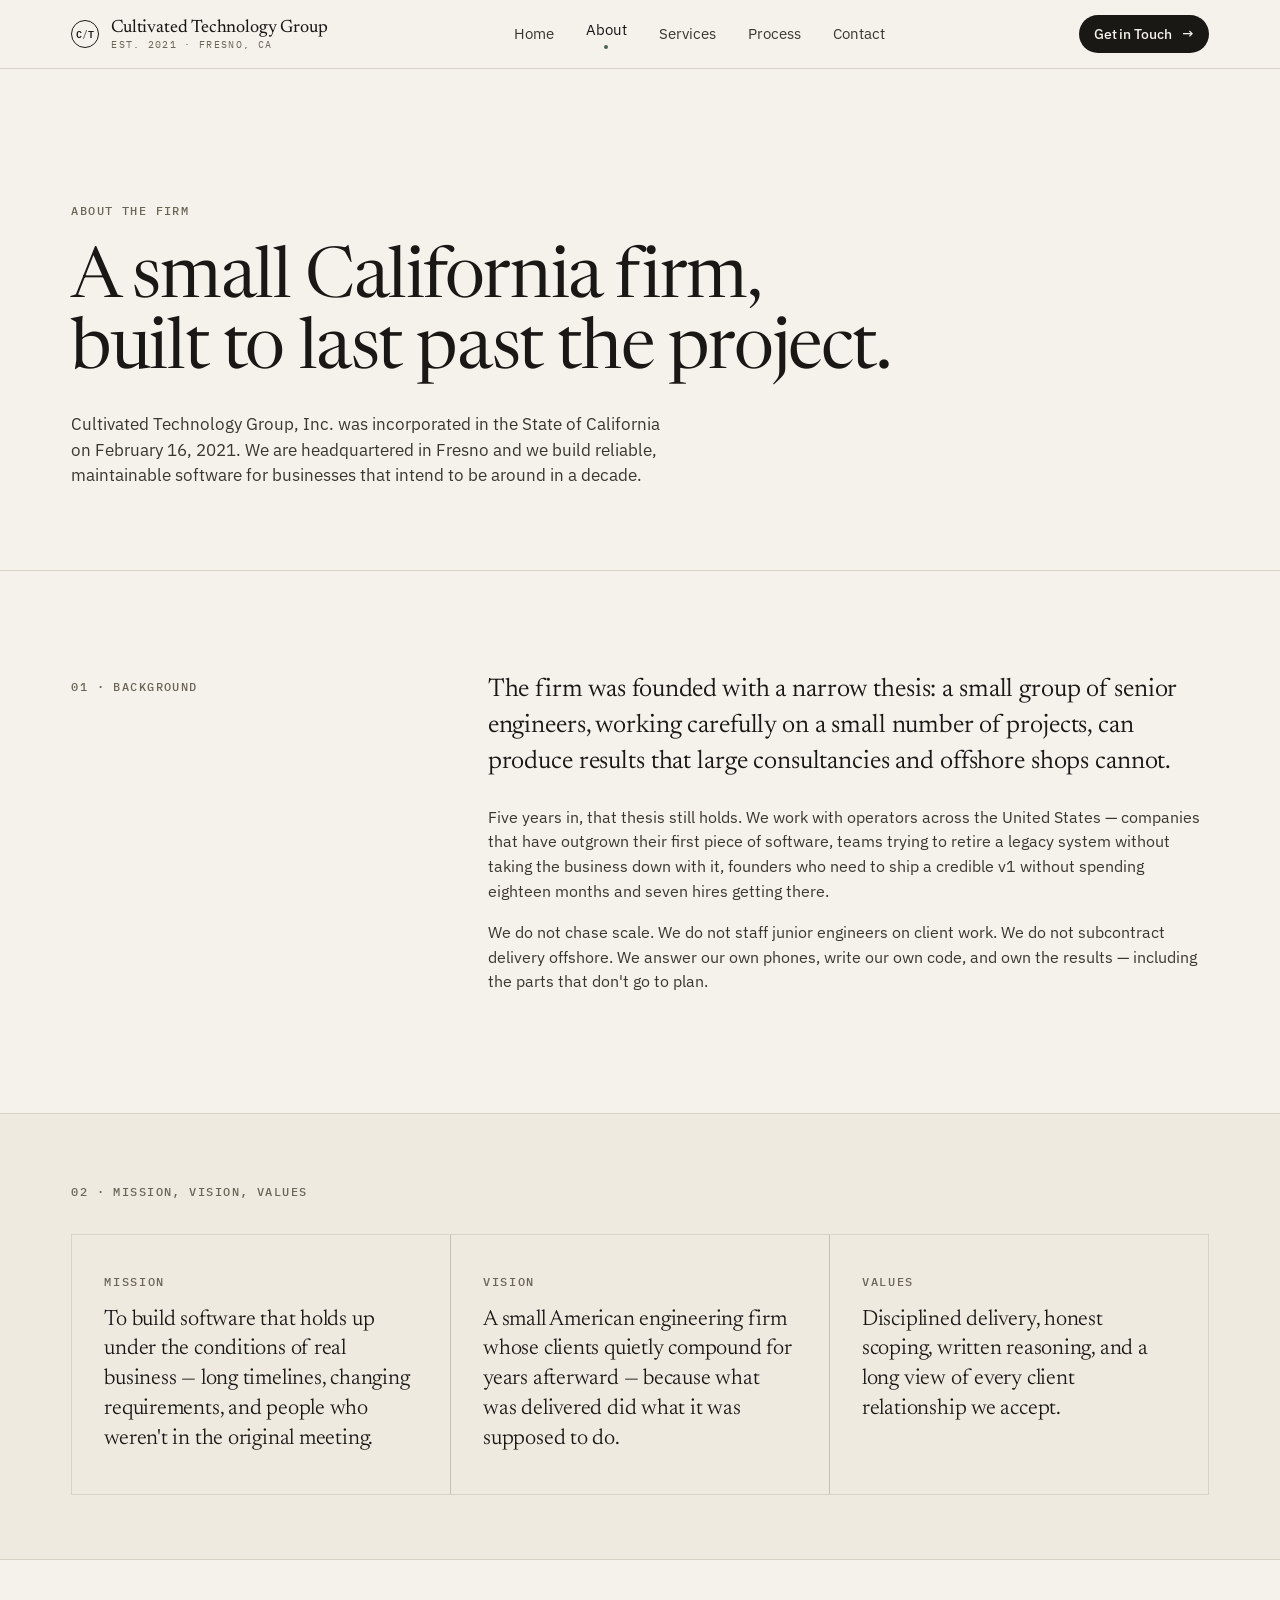
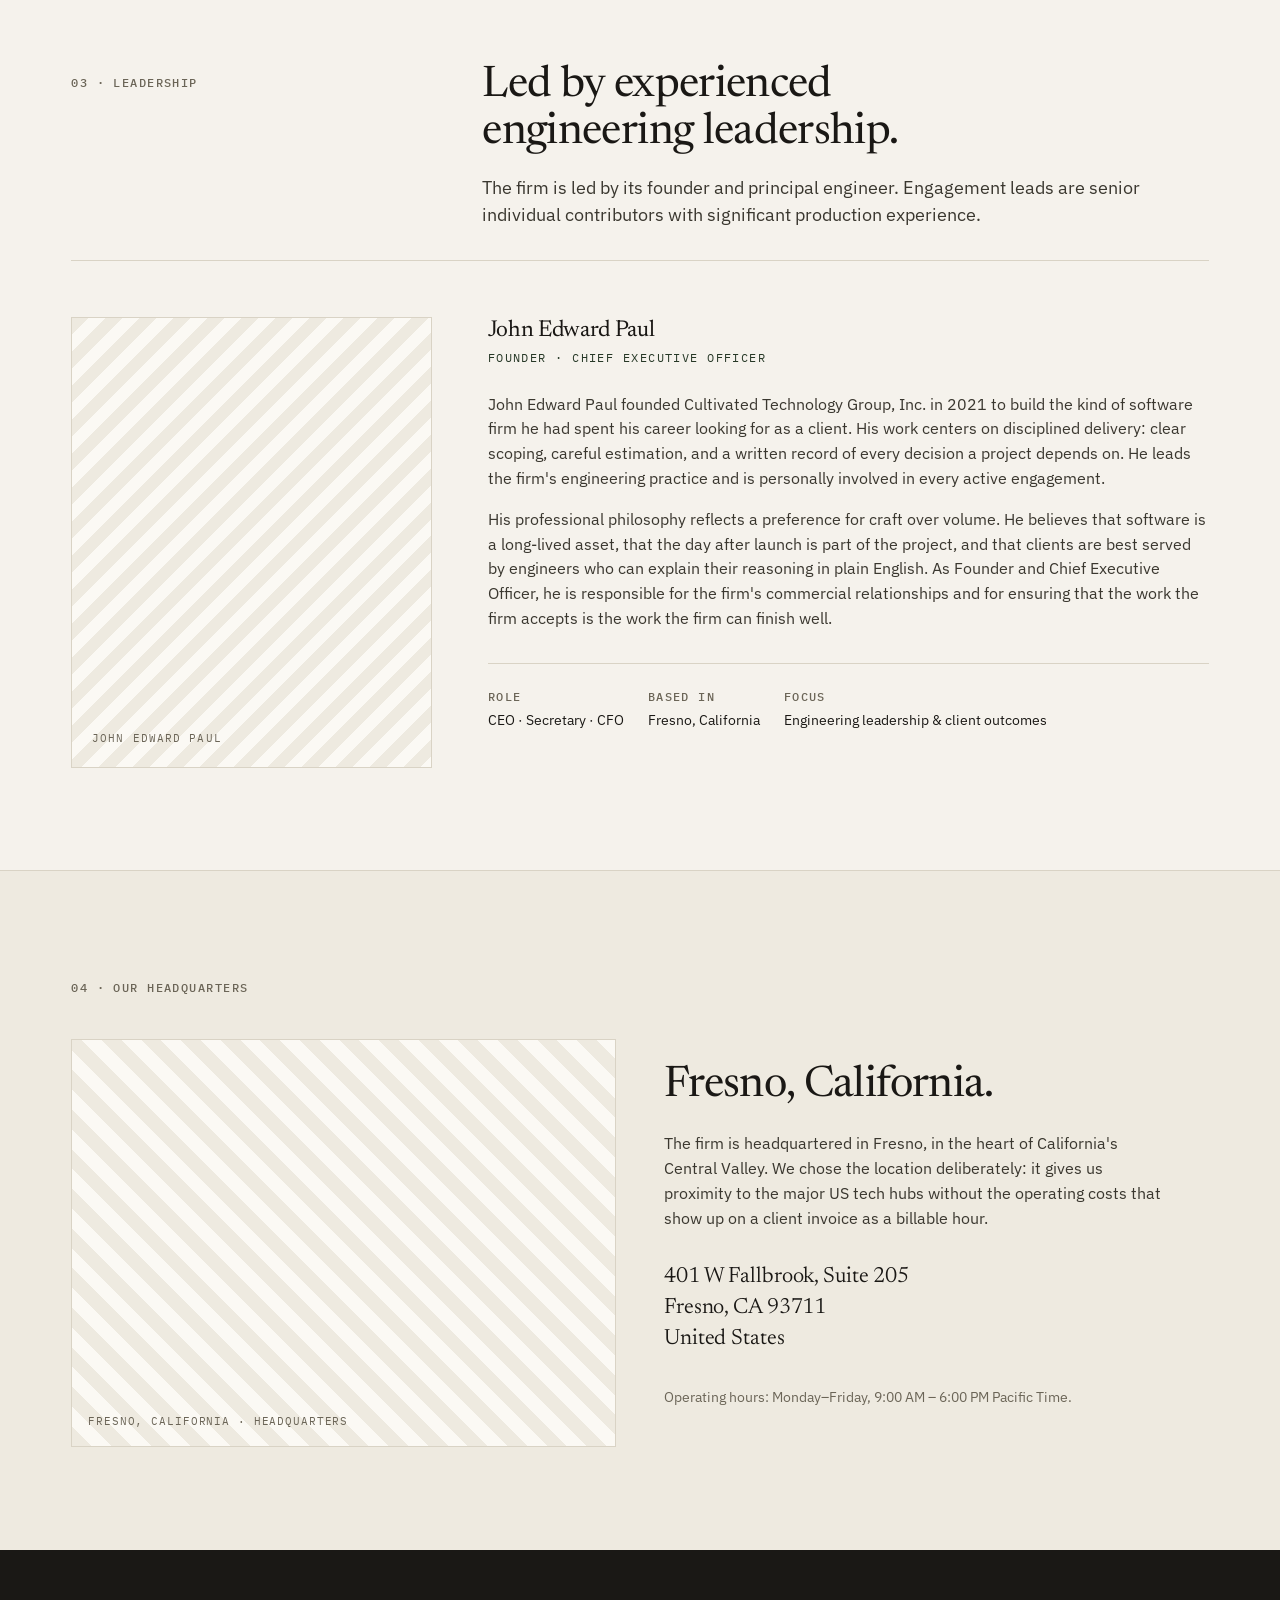
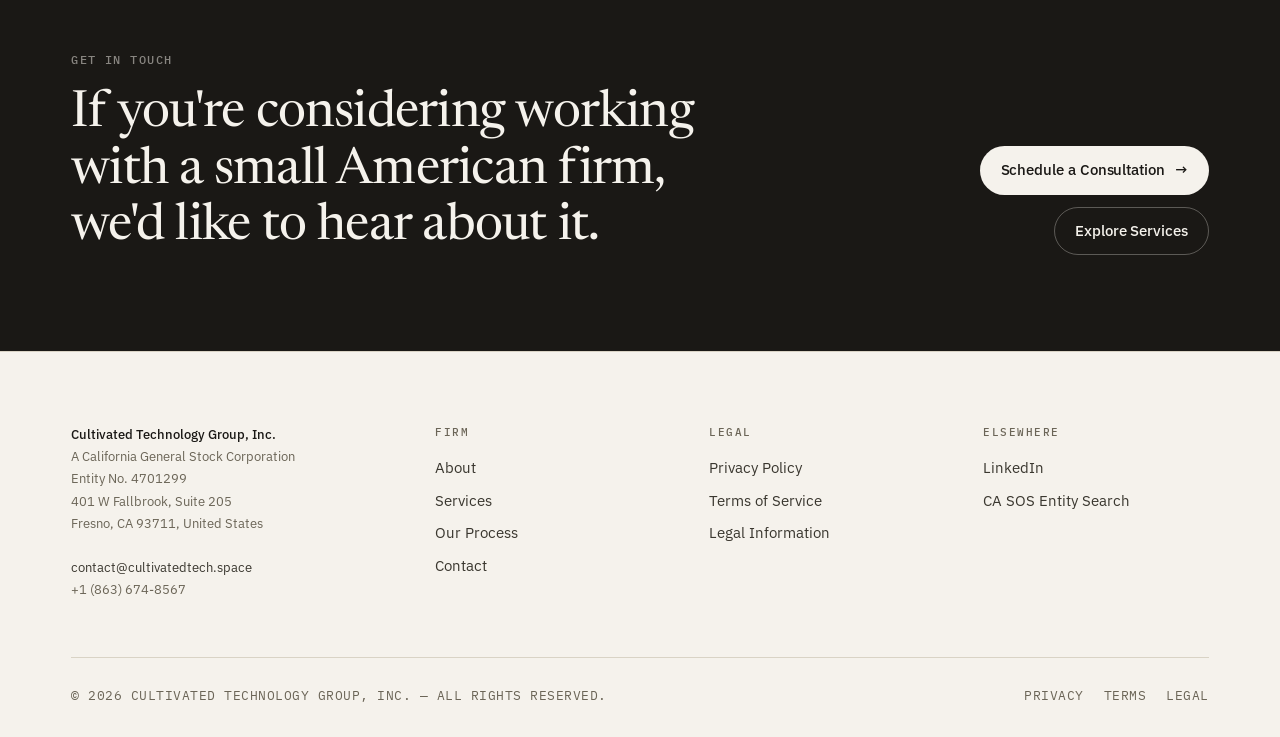
==== about.html @ 90f08009 "Initial: Cultivated Technology Group static site" ====
<!doctype html>
<html lang="en">
<head>
<meta charset="utf-8" />
<meta name="viewport" content="width=device-width,initial-scale=1" />
<title>About — Cultivated Technology Group</title>
<meta name="description" content="Cultivated Technology Group, Inc. — a California-incorporated boutique software firm headquartered in Fresno. Led by founder John Edward Paul." />
<meta property="og:title" content="About — Cultivated Technology Group" />
<meta property="og:description" content="A California-incorporated boutique software firm focused on disciplined delivery and long-term client outcomes." />
<link rel="preconnect" href="https://fonts.googleapis.com" />
<link rel="preconnect" href="https://fonts.gstatic.com" crossorigin />
<link href="https://fonts.googleapis.com/css2?family=Newsreader:opsz,wght@6..72,300;6..72,360;6..72,400;6..72,440;6..72,500&family=IBM+Plex+Sans:wght@400;500;600&family=IBM+Plex+Mono:wght@400;500&display=swap" rel="stylesheet" />
<link rel="stylesheet" href="styles.css" />
</head>
<body data-screen-label="About">

<header class="site-header">
  <div class="wrap">
    <a class="brand" href="index.html"><span class="brand-mark">C<span style="opacity:.55">/</span>T</span><span class="brand-name">Cultivated Technology Group<small>Est. 2021 · Fresno, CA</small></span></a>
    <nav class="nav" aria-label="Primary">
      <a href="index.html">Home</a>
      <a href="about.html" class="active">About</a>
      <a href="services.html">Services</a>
      <a href="process.html">Process</a>
      <a href="contact.html">Contact</a>
    </nav>
    <a class="btn btn-primary btn-sm nav-cta" href="contact.html">Get in Touch <span class="arrow">→</span></a>
  </div>
</header>

<!-- ─────────────── PAGE HEAD ─────────────── -->
<section class="page-head">
  <div class="wrap">
    <span class="eyebrow">About the Firm</span>
    <h1 class="display">A small California firm,<br />built to last past the project.</h1>
    <p class="lead">Cultivated Technology Group, Inc. was incorporated in the State of California on February 16, 2021. We are headquartered in Fresno and we build reliable, maintainable software for businesses that intend to be around in a decade.</p>
  </div>
</section>

<!-- ─────────────── BACKGROUND ─────────────── -->
<section>
  <div class="wrap">
    <div style="display:grid; grid-template-columns: 1fr 2fr; gap:56px;">
      <div><span class="eyebrow">01 · Background</span></div>
      <div>
        <p style="font-family:var(--serif); font-size:clamp(22px, 2vw, 28px); font-weight:380; line-height:1.4; color:var(--ink); letter-spacing:-0.005em; margin:0 0 24px; text-wrap:pretty;">
          The firm was founded with a narrow thesis: a small group of senior engineers,
          working carefully on a small number of projects, can produce results that large
          consultancies and offshore shops cannot.
        </p>
        <p>Five years in, that thesis still holds. We work with operators across the United States — companies that have outgrown their first piece of software, teams trying to retire a legacy system without taking the business down with it, founders who need to ship a credible v1 without spending eighteen months and seven hires getting there.</p>
        <p>We do not chase scale. We do not staff junior engineers on client work. We do not subcontract delivery offshore. We answer our own phones, write our own code, and own the results — including the parts that don't go to plan.</p>
      </div>
    </div>
  </div>
</section>

<!-- ─────────────── MISSION / VISION / VALUES ─────────────── -->
<section class="tight" style="background: var(--bg-2); border-top:1px solid var(--rule); border-bottom:1px solid var(--rule);">
  <div class="wrap">
    <div style="margin-bottom:32px;">
      <span class="eyebrow">02 · Mission, Vision, Values</span>
    </div>
    <div class="mvv" style="background: var(--rule-2);">
      <div style="background: var(--bg-2);">
        <h3>Mission</h3>
        <p>To build software that holds up under the conditions of real business — long timelines, changing requirements, and people who weren't in the original meeting.</p>
      </div>
      <div style="background: var(--bg-2);">
        <h3>Vision</h3>
        <p>A small American engineering firm whose clients quietly compound for years afterward — because what was delivered did what it was supposed to do.</p>
      </div>
      <div style="background: var(--bg-2);">
        <h3>Values</h3>
        <p>Disciplined delivery, honest scoping, written reasoning, and a long view of every client relationship we accept.</p>
      </div>
    </div>
  </div>
</section>

<!-- ─────────────── LEADERSHIP ─────────────── -->
<section>
  <div class="wrap">
    <div class="section-head">
      <div class="col-meta"><span class="eyebrow">03 · Leadership</span></div>
      <div>
        <h2>Led by experienced engineering leadership.</h2>
        <p class="lead">The firm is led by its founder and principal engineer. Engagement leads are senior individual contributors with significant production experience.</p>
      </div>
    </div>

    <div class="bio-grid">
      <div class="bio-portrait">
        <span class="meta">JOHN EDWARD PAUL</span>
      </div>
      <div class="bio-content">
        <h3>John Edward Paul</h3>
        <div class="title">Founder · Chief Executive Officer</div>
        <p>John Edward Paul founded Cultivated Technology Group, Inc. in 2021 to build the kind of software firm he had spent his career looking for as a client. His work centers on disciplined delivery: clear scoping, careful estimation, and a written record of every decision a project depends on. He leads the firm's engineering practice and is personally involved in every active engagement.</p>
        <p>His professional philosophy reflects a preference for craft over volume. He believes that software is a long-lived asset, that the day after launch is part of the project, and that clients are best served by engineers who can explain their reasoning in plain English. As Founder and Chief Executive Officer, he is responsible for the firm's commercial relationships and for ensuring that the work the firm accepts is the work the firm can finish well.</p>

        <div style="display:flex; gap:24px; margin-top:32px; padding-top:24px; border-top: 1px solid var(--rule); flex-wrap:wrap;">
          <div>
            <div class="eyebrow" style="margin-bottom:4px;">Role</div>
            <div style="font-size:14px; color:var(--ink);">CEO · Secretary · CFO</div>
          </div>
          <div>
            <div class="eyebrow" style="margin-bottom:4px;">Based In</div>
            <div style="font-size:14px; color:var(--ink);">Fresno, California</div>
          </div>
          <div>
            <div class="eyebrow" style="margin-bottom:4px;">Focus</div>
            <div style="font-size:14px; color:var(--ink);">Engineering leadership &amp; client outcomes</div>
          </div>
        </div>
      </div>
    </div>
  </div>
</section>

<!-- ─────────────── HEADQUARTERS ─────────────── -->
<section style="background: var(--bg-2); border-top:1px solid var(--rule);">
  <div class="wrap">
    <div style="margin-bottom: 40px;">
      <span class="eyebrow">04 · Our Headquarters</span>
    </div>
    <div class="hq">
      <div class="img"></div>
      <div>
        <h2 style="margin-bottom:20px;">Fresno, California.</h2>
        <p style="max-width: 50ch;">The firm is headquartered in Fresno, in the heart of California's Central Valley. We chose the location deliberately: it gives us proximity to the major US tech hubs without the operating costs that show up on a client invoice as a billable hour.</p>
        <address style="margin-top:32px;">
          401 W Fallbrook, Suite 205<br />
          Fresno, CA 93711<br />
          United States
        </address>
        <p style="margin-top:32px; font-size:14px; color:var(--ink-3);">Operating hours: Monday–Friday, 9:00 AM – 6:00 PM Pacific Time.</p>
      </div>
    </div>
  </div>
</section>

<!-- ─────────────── CTA ─────────────── -->
<section class="cta-band">
  <div class="wrap">
    <div class="cta-band-grid">
      <div>
        <span class="eyebrow">Get in Touch</span>
        <h2 style="margin-top:16px; font-size:clamp(32px, 4vw, 52px);">If you're considering working with a small American firm, we'd like to hear about it.</h2>
      </div>
      <div class="ctas">
        <a class="btn btn-primary" href="contact.html">Schedule a Consultation <span class="arrow">→</span></a>
        <a class="btn btn-secondary" href="services.html">Explore Services</a>
      </div>
    </div>
  </div>
</section>

<!-- ─────────────── FOOTER ─────────────── -->
<footer class="site-footer">
  <div class="wrap">
    <div class="footer-top">
      <div class="footer-col footer-legal-block">
        <strong>Cultivated Technology Group, Inc.</strong><br />
        A California General Stock Corporation<br />
        Entity No. 4701299<br />
        401 W Fallbrook, Suite 205<br />
        Fresno, CA 93711, United States<br /><br />
        <a href="mailto:contact@cultivatedtech.space">contact@cultivatedtech.space</a><br />
        +1 (863) 674-8567
      </div>
      <div class="footer-col">
        <h5>Firm</h5>
        <ul>
          <li><a href="about.html">About</a></li>
          <li><a href="services.html">Services</a></li>
          <li><a href="process.html">Our Process</a></li>
          <li><a href="contact.html">Contact</a></li>
        </ul>
      </div>
      <div class="footer-col">
        <h5>Legal</h5>
        <ul>
          <li><a href="privacy.html">Privacy Policy</a></li>
          <li><a href="terms.html">Terms of Service</a></li>
          <li><a href="legal.html">Legal Information</a></li>
        </ul>
      </div>
      <div class="footer-col">
        <h5>Elsewhere</h5>
        <ul>
          <li><a href="#" rel="noopener">LinkedIn</a></li>
          <li><a href="https://bizfileonline.sos.ca.gov/search/business" target="_blank" rel="noopener">CA SOS Entity Search</a></li>
        </ul>
      </div>
    </div>
    <div class="footer-bottom">
      <span>© 2026 CULTIVATED TECHNOLOGY GROUP, INC. — ALL RIGHTS RESERVED.</span>
      <div class="links">
        <a href="privacy.html">PRIVACY</a>
        <a href="terms.html">TERMS</a>
        <a href="legal.html">LEGAL</a>
      </div>
    </div>
  </div>
</footer>

</body>
</html>
---- styles.css ----
/* ──────────────────────────────────────────────────────────────
   Cultivated Technology Group — site styles
   Newsreader (display serif) + IBM Plex Sans (body) + Plex Mono
   ────────────────────────────────────────────────────────────── */

:root {
  --bg: #F5F2EC;
  --bg-2: #EEEAE0;
  --bg-card: #FBF9F4;
  --ink: #1A1815;
  --ink-2: #3A372F;
  --ink-3: #6B6557;
  --ink-4: #A29B8A;
  --rule: #D9D3C5;
  --rule-2: #C7C0AE;
  --accent: oklch(0.48 0.04 145);
  --accent-soft: oklch(0.92 0.02 145);
  --accent-ink: oklch(0.32 0.04 145);

  --serif: "Newsreader", "Source Serif 4", Georgia, serif;
  --sans: "IBM Plex Sans", system-ui, sans-serif;
  --mono: "IBM Plex Mono", ui-monospace, "SF Mono", monospace;

  --max: 1240px;
  --gutter: clamp(20px, 4vw, 56px);
}

* { box-sizing: border-box; }

html, body {
  margin: 0;
  background: var(--bg);
  color: var(--ink);
  font-family: var(--sans);
  font-weight: 400;
  font-size: 16px;
  line-height: 1.55;
  -webkit-font-smoothing: antialiased;
  text-rendering: optimizeLegibility;
}

img { max-width: 100%; display: block; }
a { color: inherit; text-decoration: none; }
button { font: inherit; cursor: pointer; }

/* ─── Typography ─────────────────────────────────────────── */

.display, h1.display {
  font-family: var(--serif);
  font-weight: 380;
  font-style: normal;
  letter-spacing: -0.02em;
  line-height: 1.02;
  font-size: clamp(40px, 6vw, 84px);
  color: var(--ink);
  margin: 0;
  text-wrap: pretty;
}

h1, h2, h3, h4 {
  font-family: var(--serif);
  font-weight: 420;
  letter-spacing: -0.015em;
  color: var(--ink);
  margin: 0;
  text-wrap: balance;
}

h2 { font-size: clamp(28px, 3.4vw, 44px); line-height: 1.1; }
h3 { font-size: clamp(20px, 1.8vw, 26px); line-height: 1.2; }
h4 { font-size: 17px; line-height: 1.3; font-family: var(--sans); font-weight: 500; letter-spacing: -0.005em; }

p { margin: 0 0 1em; color: var(--ink-2); }
p.lead {
  font-size: clamp(18px, 1.4vw, 22px);
  line-height: 1.5;
  color: var(--ink-2);
  max-width: 64ch;
}

.eyebrow {
  font-family: var(--mono);
  font-size: 12px;
  letter-spacing: 0.12em;
  text-transform: uppercase;
  color: var(--ink-3);
  font-weight: 500;
}

.mono { font-family: var(--mono); }

ul, ol { color: var(--ink-2); padding-left: 1.2em; }
li { margin-bottom: 0.4em; }
hr { border: none; border-top: 1px solid var(--rule); margin: 0; }

/* ─── Layout ─────────────────────────────────────────────── */

.wrap {
  max-width: var(--max);
  margin: 0 auto;
  padding: 0 var(--gutter);
}

section { padding: clamp(56px, 8vw, 112px) 0; }
section.tight { padding: clamp(40px, 5vw, 72px) 0; }

.row { display: flex; gap: 24px; }
.grid { display: grid; gap: 24px; }

/* ─── Header ─────────────────────────────────────────────── */

.site-header {
  position: sticky;
  top: 0;
  z-index: 50;
  background: color-mix(in oklab, var(--bg) 88%, transparent);
  backdrop-filter: blur(8px);
  -webkit-backdrop-filter: blur(8px);
  border-bottom: 1px solid var(--rule);
}

.site-header .wrap {
  display: flex;
  align-items: center;
  justify-content: space-between;
  height: 68px;
}

.brand {
  display: flex;
  align-items: center;
  gap: 12px;
  font-family: var(--serif);
  font-weight: 440;
  font-size: 18px;
  letter-spacing: -0.01em;
  color: var(--ink);
}

.brand-mark {
  width: 28px;
  height: 28px;
  display: inline-flex;
  align-items: center;
  justify-content: center;
  border: 1px solid var(--ink);
  border-radius: 50%;
  font-family: var(--mono);
  font-size: 10px;
  font-weight: 600;
  letter-spacing: 0.04em;
  color: var(--ink);
  background: transparent;
}

.brand-name { line-height: 1; }
.brand-name small {
  display: block;
  font-family: var(--mono);
  font-size: 9.5px;
  letter-spacing: 0.14em;
  text-transform: uppercase;
  color: var(--ink-3);
  margin-top: 3px;
  font-weight: 400;
}

.nav {
  display: flex;
  align-items: center;
  gap: 4px;
}
.nav a {
  padding: 8px 14px;
  font-size: 14.5px;
  color: var(--ink-2);
  border-radius: 999px;
  transition: color .15s, background .15s;
}
.nav a:hover { color: var(--ink); background: var(--bg-2); }
.nav a.active { color: var(--ink); }
.nav a.active::after {
  content: "";
  display: block;
  width: 4px; height: 4px;
  background: var(--accent);
  border-radius: 50%;
  margin: 4px auto 0;
}

.nav-cta {
  margin-left: 8px;
}

@media (max-width: 900px) {
  .nav { display: none; }
  .nav-cta { display: inline-flex; }
}

/* ─── Buttons ────────────────────────────────────────────── */

.btn {
  display: inline-flex;
  align-items: center;
  gap: 10px;
  padding: 12px 20px;
  border-radius: 999px;
  font-size: 14.5px;
  font-weight: 500;
  letter-spacing: -0.005em;
  border: 1px solid transparent;
  transition: background .15s, color .15s, border-color .15s, transform .15s;
  white-space: nowrap;
}
.btn .arrow { transition: transform .2s; }
.btn:hover .arrow { transform: translateX(3px); }

.btn-primary {
  background: var(--ink);
  color: var(--bg);
}
.btn-primary:hover { background: #000; }

.btn-secondary {
  background: transparent;
  color: var(--ink);
  border-color: var(--rule-2);
}
.btn-secondary:hover { border-color: var(--ink); }

.btn-ghost {
  background: transparent;
  color: var(--ink);
  padding: 12px 4px;
}
.btn-ghost:hover { color: var(--accent-ink); }

.btn-sm { padding: 8px 14px; font-size: 13.5px; }

/* ─── Hero ───────────────────────────────────────────────── */

.hero {
  padding-top: clamp(72px, 10vw, 140px);
  padding-bottom: clamp(56px, 7vw, 96px);
  position: relative;
  overflow: hidden;
}

.hero-meta {
  display: flex;
  align-items: center;
  gap: 16px;
  margin-bottom: 32px;
  color: var(--ink-3);
}

.hero-meta .dot {
  width: 6px; height: 6px; border-radius: 50%;
  background: var(--accent);
  display: inline-block;
}

.hero-grid {
  display: grid;
  grid-template-columns: 1.4fr 1fr;
  gap: 64px;
  align-items: end;
}

.hero-side {
  border-left: 1px solid var(--rule);
  padding-left: 32px;
  padding-bottom: 8px;
}

.hero-side dl { margin: 0; }
.hero-side dt {
  font-family: var(--mono);
  font-size: 11px;
  letter-spacing: 0.12em;
  text-transform: uppercase;
  color: var(--ink-3);
  margin-bottom: 6px;
}
.hero-side dd {
  margin: 0 0 22px;
  font-size: 15px;
  color: var(--ink);
  line-height: 1.4;
}

.hero-ctas { display: flex; gap: 12px; margin-top: 36px; flex-wrap: wrap; }

@media (max-width: 860px) {
  .hero-grid { grid-template-columns: 1fr; gap: 40px; }
  .hero-side { border-left: none; border-top: 1px solid var(--rule); padding-left: 0; padding-top: 24px; }
}

/* ─── Section utilities ──────────────────────────────────── */

.section-head {
  display: grid;
  grid-template-columns: 1fr 2fr;
  gap: 48px;
  align-items: start;
  margin-bottom: 56px;
  padding-bottom: 32px;
  border-bottom: 1px solid var(--rule);
}
.section-head .col-meta { padding-top: 6px; }
.section-head h2 { max-width: 18ch; }
.section-head p.lead { margin: 16px 0 0; }

@media (max-width: 760px) {
  .section-head { grid-template-columns: 1fr; gap: 16px; margin-bottom: 32px; }
}

/* ─── Cards ──────────────────────────────────────────────── */

.cards {
  display: grid;
  grid-template-columns: repeat(3, 1fr);
  gap: 1px;
  background: var(--rule);
  border: 1px solid var(--rule);
}
.cards.cards-2 { grid-template-columns: repeat(2, 1fr); }
.cards.cards-4 { grid-template-columns: repeat(4, 1fr); }

.card {
  background: var(--bg);
  padding: 32px;
  display: flex;
  flex-direction: column;
  gap: 14px;
  min-height: 220px;
  transition: background .15s;
}
.card.linked:hover { background: var(--bg-card); cursor: pointer; }
.card .num {
  font-family: var(--mono);
  font-size: 12px;
  letter-spacing: 0.12em;
  color: var(--ink-3);
}
.card h3 { font-size: 22px; }
.card p { font-size: 14.5px; line-height: 1.55; margin: 0; color: var(--ink-3); flex: 1; }
.card .card-cta {
  font-family: var(--mono);
  font-size: 11.5px;
  letter-spacing: 0.12em;
  text-transform: uppercase;
  color: var(--ink);
  margin-top: 4px;
  display: inline-flex;
  align-items: center;
  gap: 8px;
}
.card .card-cta .arrow { transition: transform .2s; }
.card.linked:hover .card-cta .arrow { transform: translateX(3px); }

@media (max-width: 900px) {
  .cards { grid-template-columns: repeat(2, 1fr); }
  .cards.cards-4 { grid-template-columns: repeat(2, 1fr); }
}
@media (max-width: 560px) {
  .cards, .cards.cards-2, .cards.cards-4 { grid-template-columns: 1fr; }
}

/* ─── Approach (numbered pillars) ────────────────────────── */

.pillars {
  display: grid;
  grid-template-columns: repeat(2, 1fr);
  gap: 1px;
  background: var(--rule);
  border-top: 1px solid var(--rule);
  border-bottom: 1px solid var(--rule);
}
.pillar {
  background: var(--bg);
  padding: 40px 32px;
  display: grid;
  grid-template-columns: 64px 1fr;
  gap: 20px;
  align-items: start;
}
.pillar .pillar-num {
  font-family: var(--serif);
  font-size: 40px;
  line-height: 1;
  color: var(--accent);
  font-weight: 360;
}
.pillar h3 { font-size: 20px; margin-bottom: 6px; }
.pillar p { margin: 0; color: var(--ink-3); font-size: 14.5px; }

@media (max-width: 720px) { .pillars { grid-template-columns: 1fr; } }

/* ─── Tech stack ─────────────────────────────────────────── */

.stack-strip {
  border-top: 1px solid var(--rule);
  border-bottom: 1px solid var(--rule);
  padding: 32px 0;
  display: grid;
  grid-template-columns: repeat(10, 1fr);
  gap: 0;
}
.stack-item {
  display: flex;
  flex-direction: column;
  align-items: center;
  justify-content: center;
  gap: 8px;
  padding: 16px 8px;
  border-right: 1px solid var(--rule);
  color: var(--ink-2);
  font-family: var(--mono);
  font-size: 11px;
  letter-spacing: 0.06em;
  text-transform: uppercase;
}
.stack-item:last-child { border-right: none; }
.stack-item svg { opacity: 0.85; }
@media (max-width: 900px) {
  .stack-strip { grid-template-columns: repeat(5, 1fr); }
  .stack-item:nth-child(5n) { border-right: none; }
  .stack-item:nth-child(-n+5) { border-bottom: 1px solid var(--rule); }
}
@media (max-width: 500px) {
  .stack-strip { grid-template-columns: repeat(3, 1fr); }
  .stack-item { border-right: 1px solid var(--rule); border-bottom: 1px solid var(--rule); }
}

/* ─── CTA band ───────────────────────────────────────────── */

.cta-band {
  background: var(--ink);
  color: var(--bg);
  padding: clamp(56px, 8vw, 96px) 0;
  position: relative;
  overflow: hidden;
}
.cta-band h2 { color: var(--bg); }
.cta-band p { color: rgba(245, 242, 236, 0.7); }
.cta-band .btn-primary { background: var(--bg); color: var(--ink); }
.cta-band .btn-primary:hover { background: #fff; }
.cta-band .btn-secondary { color: var(--bg); border-color: rgba(245,242,236,0.3); }
.cta-band .btn-secondary:hover { border-color: var(--bg); }
.cta-band .eyebrow { color: rgba(245,242,236,0.5); }

.cta-band-grid {
  display: grid;
  grid-template-columns: 2fr 1fr;
  gap: 48px;
  align-items: end;
}
.cta-band-grid .ctas { display: flex; gap: 12px; flex-wrap: wrap; justify-content: flex-end; }
@media (max-width: 760px) {
  .cta-band-grid { grid-template-columns: 1fr; }
  .cta-band-grid .ctas { justify-content: flex-start; }
}

/* ─── Footer ─────────────────────────────────────────────── */

.site-footer {
  border-top: 1px solid var(--rule);
  padding: 72px 0 32px;
  background: var(--bg);
}
.footer-top {
  display: grid;
  grid-template-columns: 1.4fr 1fr 1fr 1fr;
  gap: 48px;
  padding-bottom: 56px;
  border-bottom: 1px solid var(--rule);
}
.footer-col h5 {
  font-family: var(--mono);
  font-size: 11px;
  letter-spacing: 0.14em;
  text-transform: uppercase;
  color: var(--ink-3);
  margin: 0 0 16px;
  font-weight: 500;
}
.footer-col ul { list-style: none; padding: 0; margin: 0; }
.footer-col li { margin-bottom: 10px; font-size: 14.5px; }
.footer-col a { color: var(--ink-2); }
.footer-col a:hover { color: var(--ink); }

.footer-legal-block {
  font-size: 13px;
  color: var(--ink-3);
  line-height: 1.7;
}
.footer-legal-block strong { color: var(--ink); font-weight: 500; }

.footer-bottom {
  padding-top: 28px;
  display: flex;
  justify-content: space-between;
  align-items: center;
  gap: 24px;
  font-size: 12.5px;
  color: var(--ink-3);
  font-family: var(--mono);
  letter-spacing: 0.04em;
}
.footer-bottom .links { display: flex; gap: 20px; }
.footer-bottom a:hover { color: var(--ink); }

@media (max-width: 860px) {
  .footer-top { grid-template-columns: 1fr 1fr; }
  .footer-bottom { flex-direction: column; align-items: flex-start; }
}
@media (max-width: 520px) {
  .footer-top { grid-template-columns: 1fr; }
}

/* ─── Page-specific: About ───────────────────────────────── */

.bio-grid {
  display: grid;
  grid-template-columns: 1fr 2fr;
  gap: 56px;
  align-items: start;
}
.bio-portrait {
  aspect-ratio: 4 / 5;
  background:
    repeating-linear-gradient(135deg, var(--bg-2) 0 12px, var(--bg-card) 12px 24px);
  border: 1px solid var(--rule);
  display: flex;
  align-items: flex-end;
  padding: 20px;
}
.bio-portrait .meta {
  font-family: var(--mono);
  font-size: 11px;
  letter-spacing: 0.1em;
  text-transform: uppercase;
  color: var(--ink-3);
}
.bio-content h3 { margin-bottom: 4px; }
.bio-content .title {
  font-family: var(--mono);
  font-size: 12px;
  letter-spacing: 0.12em;
  text-transform: uppercase;
  color: var(--accent-ink);
  margin-bottom: 24px;
}
@media (max-width: 760px) {
  .bio-grid { grid-template-columns: 1fr; gap: 32px; }
  .bio-portrait { max-width: 260px; }
}

.mvv {
  display: grid;
  grid-template-columns: repeat(3, 1fr);
  gap: 1px;
  background: var(--rule);
  border: 1px solid var(--rule);
}
.mvv > div {
  background: var(--bg);
  padding: 40px 32px;
}
.mvv h3 {
  font-family: var(--mono);
  font-size: 12px;
  letter-spacing: 0.14em;
  text-transform: uppercase;
  color: var(--ink-3);
  font-weight: 500;
  margin-bottom: 16px;
}
.mvv p {
  font-family: var(--serif);
  font-size: 22px;
  line-height: 1.35;
  font-weight: 360;
  color: var(--ink);
  letter-spacing: -0.01em;
  margin: 0;
}
@media (max-width: 760px) { .mvv { grid-template-columns: 1fr; } }

/* ─── Page-specific: Services detail ─────────────────────── */

.service-detail {
  display: grid;
  grid-template-columns: 1fr 2.2fr;
  gap: 56px;
  padding: 56px 0;
  border-top: 1px solid var(--rule);
}
.service-detail:last-child { border-bottom: 1px solid var(--rule); }
.service-detail .svc-side h3 { font-size: 28px; margin-bottom: 8px; }
.service-detail .svc-side .svc-num {
  font-family: var(--mono);
  font-size: 12px;
  letter-spacing: 0.12em;
  color: var(--ink-3);
  margin-bottom: 16px;
}
.service-detail .svc-body p { font-size: 15.5px; line-height: 1.65; }
.service-detail .svc-body h4 {
  font-family: var(--mono);
  font-size: 11.5px;
  font-weight: 500;
  letter-spacing: 0.12em;
  text-transform: uppercase;
  color: var(--ink-3);
  margin: 28px 0 12px;
}
.service-detail .svc-meta {
  display: grid;
  grid-template-columns: repeat(2, 1fr);
  gap: 1px;
  background: var(--rule);
  border: 1px solid var(--rule);
  margin-top: 28px;
}
.service-detail .svc-meta > div {
  background: var(--bg);
  padding: 18px 20px;
}
.service-detail .svc-meta dt {
  font-family: var(--mono);
  font-size: 10.5px;
  letter-spacing: 0.12em;
  text-transform: uppercase;
  color: var(--ink-3);
  margin-bottom: 6px;
}
.service-detail .svc-meta dd {
  margin: 0;
  font-size: 14px;
  color: var(--ink);
  line-height: 1.45;
}
.service-detail .tags {
  display: flex;
  gap: 6px;
  flex-wrap: wrap;
  margin-top: 4px;
}
.tag {
  font-family: var(--mono);
  font-size: 11px;
  letter-spacing: 0.04em;
  padding: 3px 9px;
  border: 1px solid var(--rule-2);
  border-radius: 999px;
  color: var(--ink-2);
  background: var(--bg-card);
}
@media (max-width: 860px) {
  .service-detail { grid-template-columns: 1fr; gap: 24px; }
}

/* ─── Page-specific: Process ─────────────────────────────── */

.process-steps {
  border-top: 1px solid var(--rule);
}
.process-step {
  display: grid;
  grid-template-columns: 80px 1fr 1.2fr;
  gap: 32px;
  padding: 44px 0;
  border-bottom: 1px solid var(--rule);
  align-items: start;
}
.process-step .ps-num {
  font-family: var(--serif);
  font-size: 56px;
  line-height: 1;
  color: var(--accent);
  font-weight: 360;
}
.process-step h3 { font-size: 26px; margin-bottom: 4px; }
.process-step .ps-time {
  font-family: var(--mono);
  font-size: 11.5px;
  letter-spacing: 0.12em;
  text-transform: uppercase;
  color: var(--ink-3);
  margin-bottom: 12px;
}
.process-step p { font-size: 15px; line-height: 1.6; color: var(--ink-2); }
.process-step ul { margin: 0; padding-left: 1.1em; font-size: 14.5px; }
.process-step li { margin-bottom: 6px; }

@media (max-width: 760px) {
  .process-step { grid-template-columns: 1fr; gap: 12px; }
  .process-step .ps-num { font-size: 40px; }
}

/* ─── Page-specific: Contact ─────────────────────────────── */

.contact-grid {
  display: grid;
  grid-template-columns: 1.4fr 1fr;
  gap: 64px;
  align-items: start;
}
@media (max-width: 860px) { .contact-grid { grid-template-columns: 1fr; gap: 40px; } }

.form-field { display: flex; flex-direction: column; gap: 6px; margin-bottom: 20px; }
.form-field label {
  font-family: var(--mono);
  font-size: 11px;
  letter-spacing: 0.12em;
  text-transform: uppercase;
  color: var(--ink-3);
  font-weight: 500;
}
.form-field label .req { color: var(--accent); margin-left: 3px; }
.form-field input,
.form-field textarea,
.form-field select {
  font: inherit;
  font-size: 15px;
  color: var(--ink);
  background: var(--bg-card);
  border: 1px solid var(--rule);
  border-radius: 0;
  padding: 12px 14px;
  transition: border-color .15s, background .15s;
  font-family: var(--sans);
}
.form-field input:focus,
.form-field textarea:focus,
.form-field select:focus {
  outline: none;
  border-color: var(--ink);
  background: #fff;
}
.form-field textarea { resize: vertical; min-height: 140px; }
.form-field .err { font-family: var(--mono); font-size: 11px; color: #B43A3A; letter-spacing: 0.06em; }
.form-field input.invalid,
.form-field textarea.invalid,
.form-field select.invalid { border-color: #B43A3A; }

.form-row { display: grid; grid-template-columns: 1fr 1fr; gap: 16px; }
@media (max-width: 560px) { .form-row { grid-template-columns: 1fr; } }

.contact-aside { font-size: 14.5px; }
.contact-aside h4 {
  font-family: var(--mono);
  font-size: 11px;
  letter-spacing: 0.14em;
  text-transform: uppercase;
  color: var(--ink-3);
  margin: 0 0 12px;
  font-weight: 500;
}
.contact-aside p { margin: 0 0 28px; color: var(--ink-2); line-height: 1.6; }
.contact-aside .address { font-style: normal; color: var(--ink); line-height: 1.55; }

.map-wrap {
  margin-top: 32px;
  border: 1px solid var(--rule);
  aspect-ratio: 4 / 3;
  background: var(--bg-2);
  overflow: hidden;
}
.map-wrap iframe { width: 100%; height: 100%; border: 0; filter: grayscale(0.4) contrast(0.95); }

.notice {
  background: var(--accent-soft);
  border-left: 3px solid var(--accent);
  padding: 16px 18px;
  font-size: 13.5px;
  line-height: 1.55;
  color: var(--accent-ink);
  margin-bottom: 28px;
}
.notice strong { color: var(--accent-ink); font-weight: 600; }

.form-success {
  border: 1px solid var(--accent);
  padding: 32px;
  background: var(--bg-card);
}
.form-success .check {
  width: 40px; height: 40px; border-radius: 50%;
  background: var(--accent); color: var(--bg);
  display: grid; place-items: center;
  margin-bottom: 20px;
  font-size: 18px;
}
.form-success h3 { margin-bottom: 8px; }

/* ─── Page-specific: Legal/Privacy/Terms ─────────────────── */

.legal-page { background: var(--bg-card); }
.legal-wrap {
  max-width: 820px;
  margin: 0 auto;
  padding: clamp(48px, 8vw, 96px) var(--gutter) 96px;
}
.legal-wrap .meta-card {
  border: 1px solid var(--rule);
  padding: 24px 28px;
  background: var(--bg);
  margin: 24px 0 40px;
  display: grid;
  grid-template-columns: 1fr 1fr;
  gap: 12px 32px;
  font-size: 14px;
}
.legal-wrap .meta-card dt {
  font-family: var(--mono);
  font-size: 10.5px;
  letter-spacing: 0.12em;
  text-transform: uppercase;
  color: var(--ink-3);
  margin-bottom: 2px;
}
.legal-wrap .meta-card dd { margin: 0 0 8px; color: var(--ink); }
@media (max-width: 600px) { .legal-wrap .meta-card { grid-template-columns: 1fr; } }

.legal-wrap h1 { font-size: clamp(36px, 4.5vw, 52px); margin-bottom: 8px; }
.legal-wrap .last-updated {
  font-family: var(--mono);
  font-size: 12px;
  letter-spacing: 0.1em;
  text-transform: uppercase;
  color: var(--ink-3);
  margin-bottom: 32px;
}
.legal-wrap h2 { font-size: 24px; margin: 48px 0 14px; }
.legal-wrap h3 { font-size: 17px; font-family: var(--sans); font-weight: 600; margin: 24px 0 8px; letter-spacing: 0; }
.legal-wrap p, .legal-wrap li { font-size: 15px; line-height: 1.7; color: var(--ink-2); }
.legal-wrap ul, .legal-wrap ol { margin: 8px 0 16px; padding-left: 1.5em; }

.toc {
  border: 1px solid var(--rule);
  padding: 20px 24px;
  background: var(--bg);
  margin-bottom: 40px;
}
.toc h4 {
  font-family: var(--mono);
  font-size: 11px;
  letter-spacing: 0.14em;
  text-transform: uppercase;
  color: var(--ink-3);
  font-weight: 500;
  margin: 0 0 12px;
}
.toc ol {
  margin: 0;
  padding-left: 1.4em;
  font-size: 13.5px;
  columns: 2;
  column-gap: 32px;
}
.toc li { margin-bottom: 4px; color: var(--ink-2); }
.toc a:hover { color: var(--ink); }
@media (max-width: 560px) { .toc ol { columns: 1; } }

/* ─── Page-specific: Legal/Imprint info table ─────────────── */

.imprint {
  border: 1px solid var(--rule);
  background: var(--bg);
  margin-top: 32px;
}
.imprint dl {
  margin: 0;
  display: grid;
  grid-template-columns: 240px 1fr;
}
.imprint dt, .imprint dd {
  padding: 16px 24px;
  border-bottom: 1px solid var(--rule);
  font-size: 14.5px;
}
.imprint dl > div:last-child dt,
.imprint dl > div:last-child dd { border-bottom: none; }
.imprint dt {
  font-family: var(--mono);
  font-size: 11.5px;
  letter-spacing: 0.1em;
  text-transform: uppercase;
  color: var(--ink-3);
  background: var(--bg-card);
  border-right: 1px solid var(--rule);
}
.imprint dd { margin: 0; color: var(--ink); }
.imprint dl { display: block; }
.imprint dl > div {
  display: grid;
  grid-template-columns: 240px 1fr;
}
@media (max-width: 700px) {
  .imprint dl > div { grid-template-columns: 1fr; }
  .imprint dt { border-right: none; }
}

/* ─── Page heading (non-home) ────────────────────────────── */

.page-head {
  padding: clamp(80px, 10vw, 140px) 0 clamp(40px, 5vw, 64px);
  border-bottom: 1px solid var(--rule);
}
.page-head .eyebrow { margin-bottom: 24px; display: inline-block; }
.page-head h1 { font-size: clamp(44px, 5.5vw, 72px); margin-bottom: 24px; }
.page-head .lead { font-size: clamp(17px, 1.3vw, 20px); max-width: 60ch; }

/* ─── Values list (Why CTG) ──────────────────────────────── */

.values {
  display: grid;
  grid-template-columns: 1fr 1fr;
  gap: 0;
  border-top: 1px solid var(--rule);
}
.values .val {
  padding: 32px 0;
  display: grid;
  grid-template-columns: 60px 1fr;
  gap: 20px;
  border-bottom: 1px solid var(--rule);
}
.values .val:nth-child(odd) { border-right: 1px solid var(--rule); padding-right: 32px; }
.values .val:nth-child(even) { padding-left: 32px; }
.values .val .v-num {
  font-family: var(--mono);
  font-size: 13px;
  color: var(--ink-3);
  letter-spacing: 0.08em;
  padding-top: 4px;
}
.values h4 { font-size: 18px; font-family: var(--serif); font-weight: 420; margin-bottom: 6px; letter-spacing: -0.005em; }
.values p { font-size: 14.5px; margin: 0; color: var(--ink-3); }

@media (max-width: 720px) {
  .values { grid-template-columns: 1fr; }
  .values .val:nth-child(odd) { border-right: none; padding-right: 0; }
  .values .val:nth-child(even) { padding-left: 0; }
}

/* ─── HQ block (About) ───────────────────────────────────── */

.hq {
  display: grid;
  grid-template-columns: 1fr 1fr;
  gap: 48px;
  align-items: center;
}
.hq .img {
  aspect-ratio: 4 / 3;
  background:
    repeating-linear-gradient(45deg, var(--bg-2) 0 14px, var(--bg-card) 14px 28px);
  border: 1px solid var(--rule);
  position: relative;
}
.hq .img::after {
  content: "fresno, california · headquarters";
  position: absolute;
  bottom: 16px; left: 16px;
  font-family: var(--mono);
  font-size: 11px;
  letter-spacing: 0.08em;
  text-transform: uppercase;
  color: var(--ink-3);
}
.hq address {
  font-style: normal;
  font-family: var(--serif);
  font-size: 22px;
  line-height: 1.4;
  font-weight: 380;
  color: var(--ink);
  letter-spacing: -0.005em;
}
@media (max-width: 760px) { .hq { grid-template-columns: 1fr; } }

/* ─── Animations ─────────────────────────────────────────── */

@keyframes fadeUp {
  from { opacity: 0; transform: translateY(12px); }
  to   { opacity: 1; transform: translateY(0); }
}
.fade-up { animation: fadeUp .6s ease-out both; }
.fade-up.d1 { animation-delay: .08s; }
.fade-up.d2 { animation-delay: .16s; }
.fade-up.d3 { animation-delay: .24s; }
.fade-up.d4 { animation-delay: .32s; }

/* ─── Focus styles ───────────────────────────────────────── */

a:focus-visible, button:focus-visible, input:focus-visible, textarea:focus-visible, select:focus-visible {
  outline: 2px solid var(--accent);
  outline-offset: 2px;
}
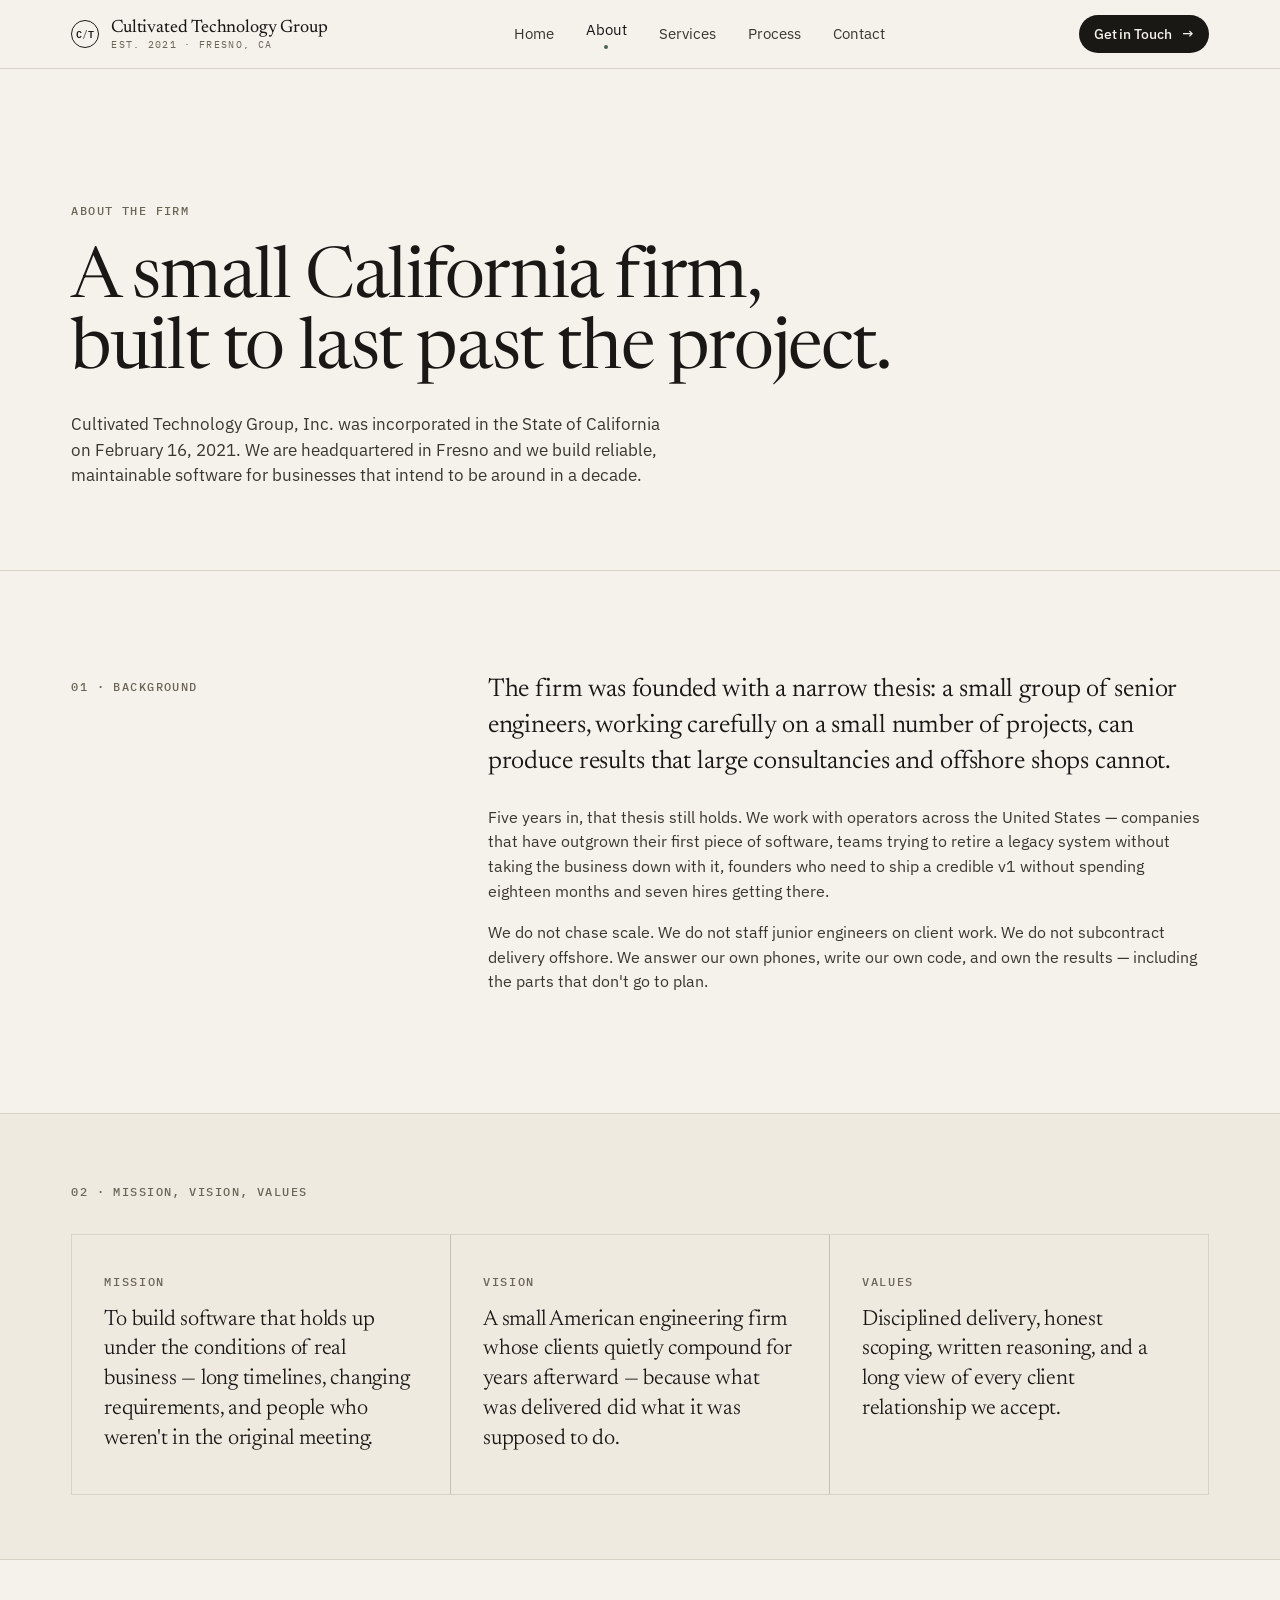
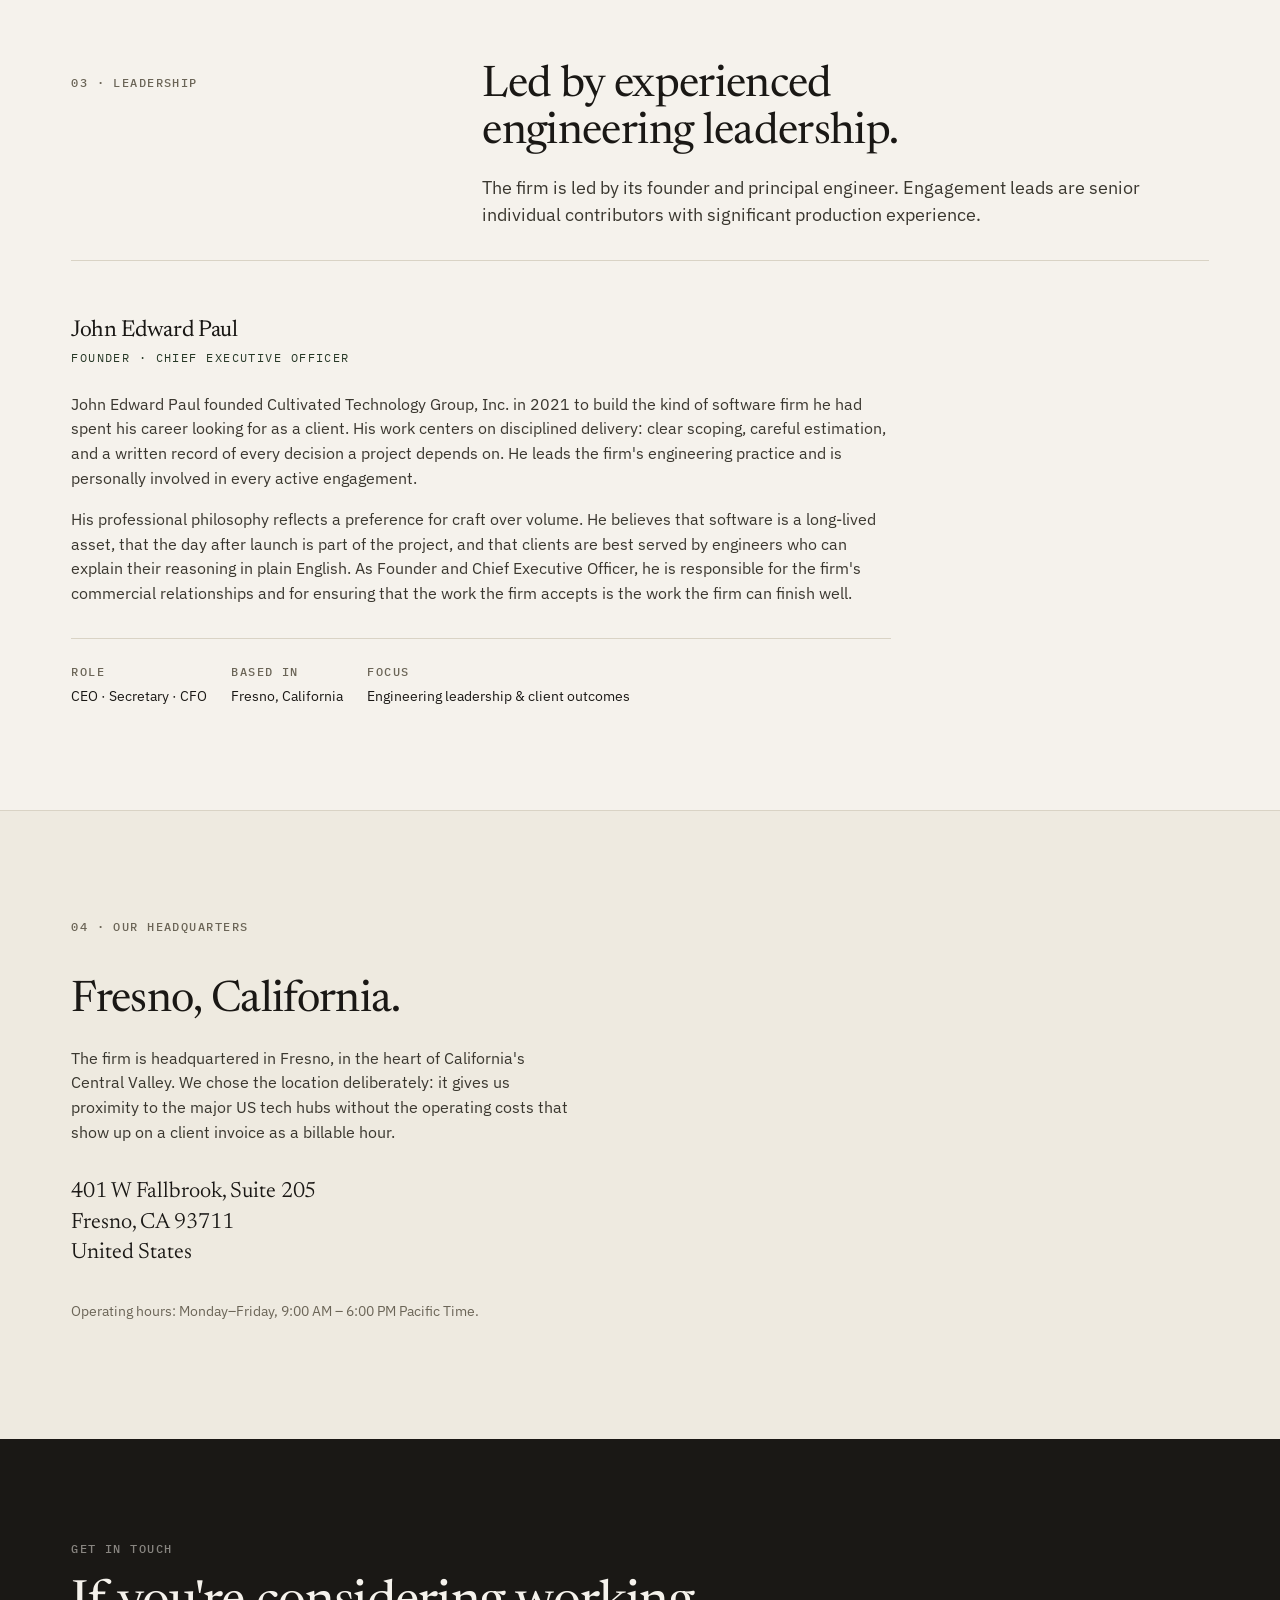
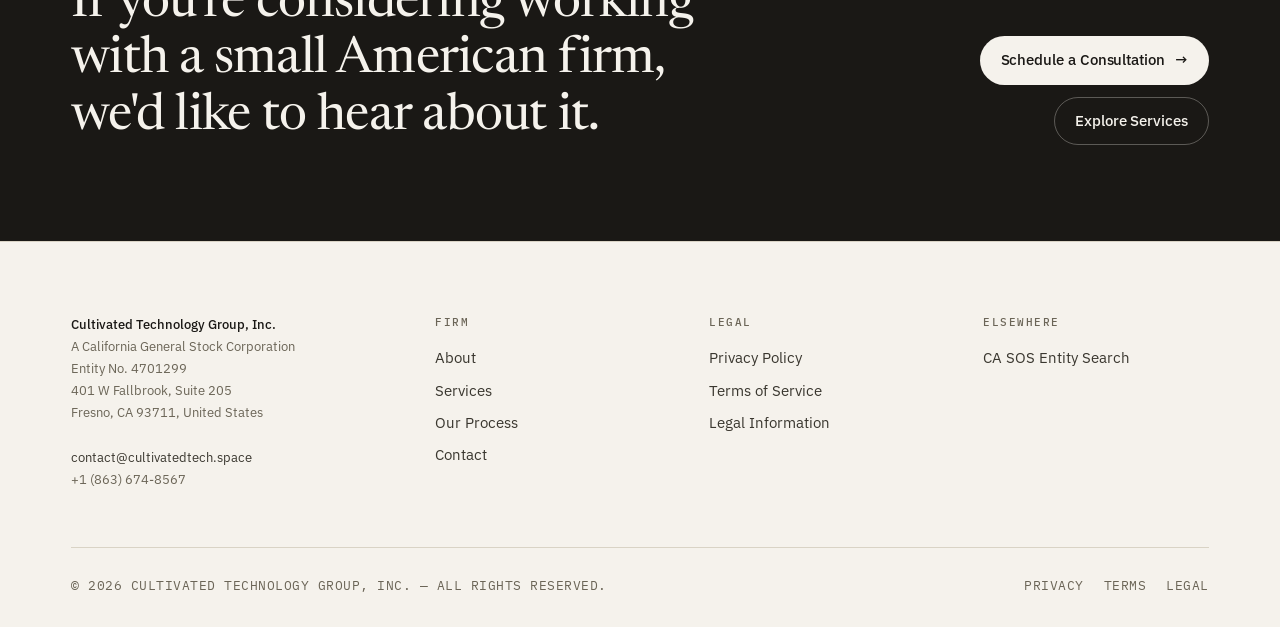
==== commit 95e89d17: "Remove dead LinkedIn links and placeholder image blocks" ====
--- a/about.html
+++ b/about.html
@@ -89,10 +89,7 @@
       </div>
     </div>
 
-    <div class="bio-grid">
-      <div class="bio-portrait">
-        <span class="meta">JOHN EDWARD PAUL</span>
-      </div>
+    <div class="bio-grid bio-grid--no-portrait">
       <div class="bio-content">
         <h3>John Edward Paul</h3>
         <div class="title">Founder · Chief Executive Officer</div>
@@ -124,8 +121,7 @@
     <div style="margin-bottom: 40px;">
       <span class="eyebrow">04 · Our Headquarters</span>
     </div>
-    <div class="hq">
-      <div class="img"></div>
+    <div class="hq hq--no-image">
       <div>
         <h2 style="margin-bottom:20px;">Fresno, California.</h2>
         <p style="max-width: 50ch;">The firm is headquartered in Fresno, in the heart of California's Central Valley. We chose the location deliberately: it gives us proximity to the major US tech hubs without the operating costs that show up on a client invoice as a billable hour.</p>
@@ -189,7 +185,6 @@
       <div class="footer-col">
         <h5>Elsewhere</h5>
         <ul>
-          <li><a href="#" rel="noopener">LinkedIn</a></li>
           <li><a href="https://bizfileonline.sos.ca.gov/search/business" target="_blank" rel="noopener">CA SOS Entity Search</a></li>
         </ul>
       </div>
--- a/styles.css
+++ b/styles.css
@@ -527,6 +527,10 @@
   gap: 56px;
   align-items: start;
 }
+.bio-grid--no-portrait {
+  grid-template-columns: 1fr;
+  max-width: 820px;
+}
 .bio-portrait {
   aspect-ratio: 4 / 5;
   background:
@@ -955,6 +959,10 @@
   gap: 48px;
   align-items: center;
 }
+.hq--no-image {
+  grid-template-columns: 1fr;
+  max-width: 720px;
+}
 .hq .img {
   aspect-ratio: 4 / 3;
   background:
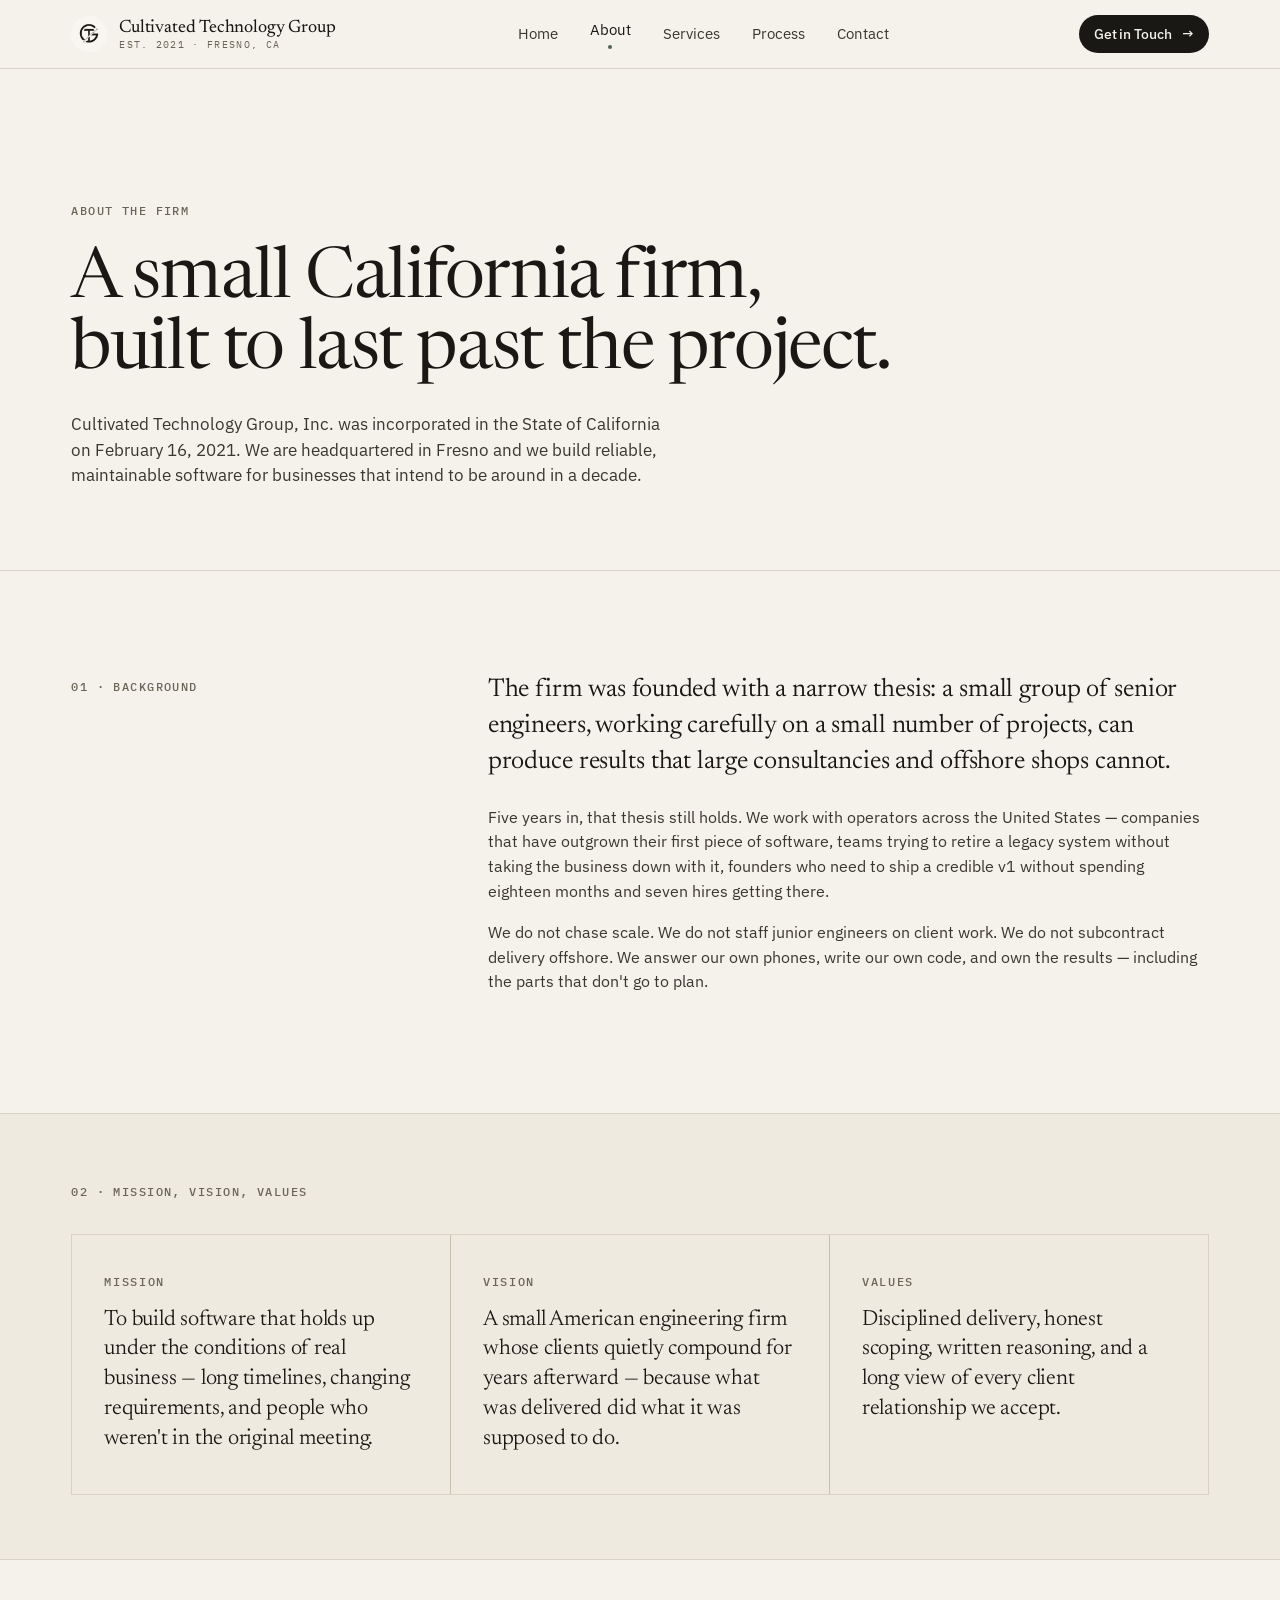
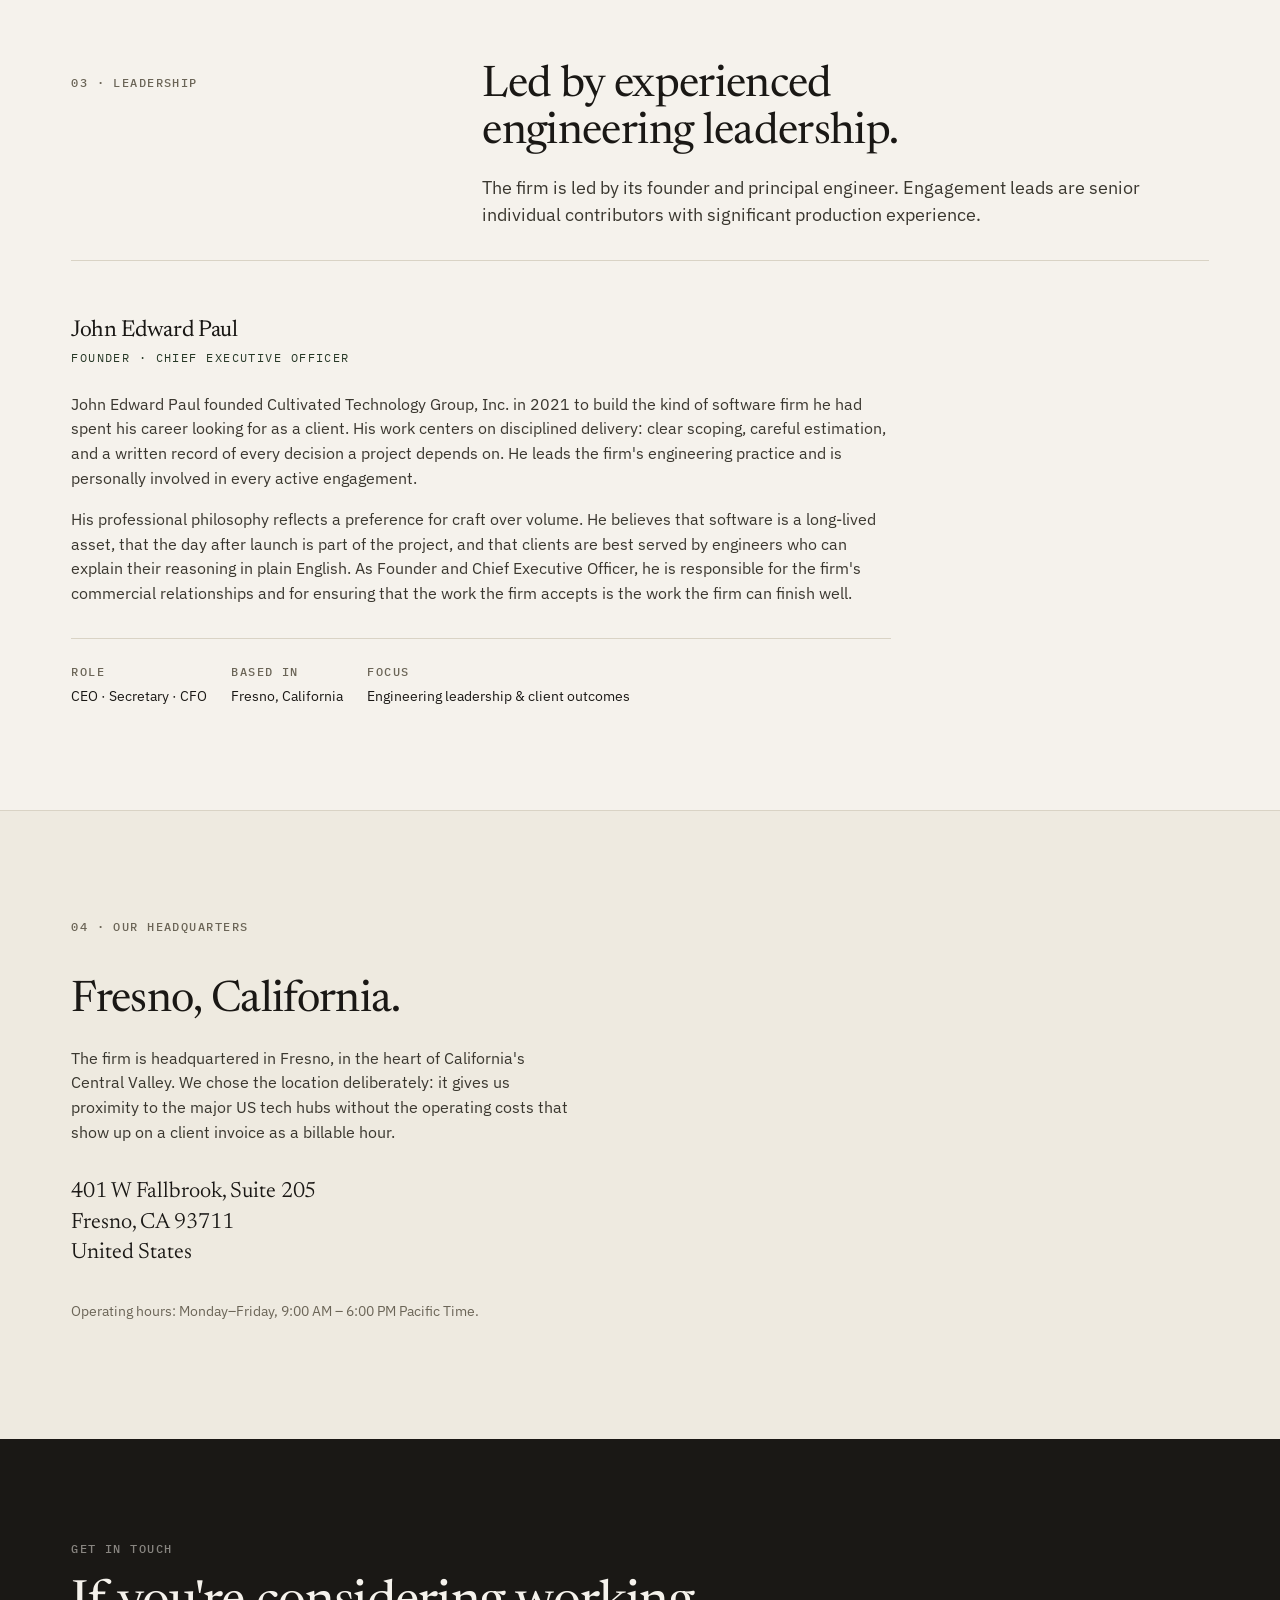
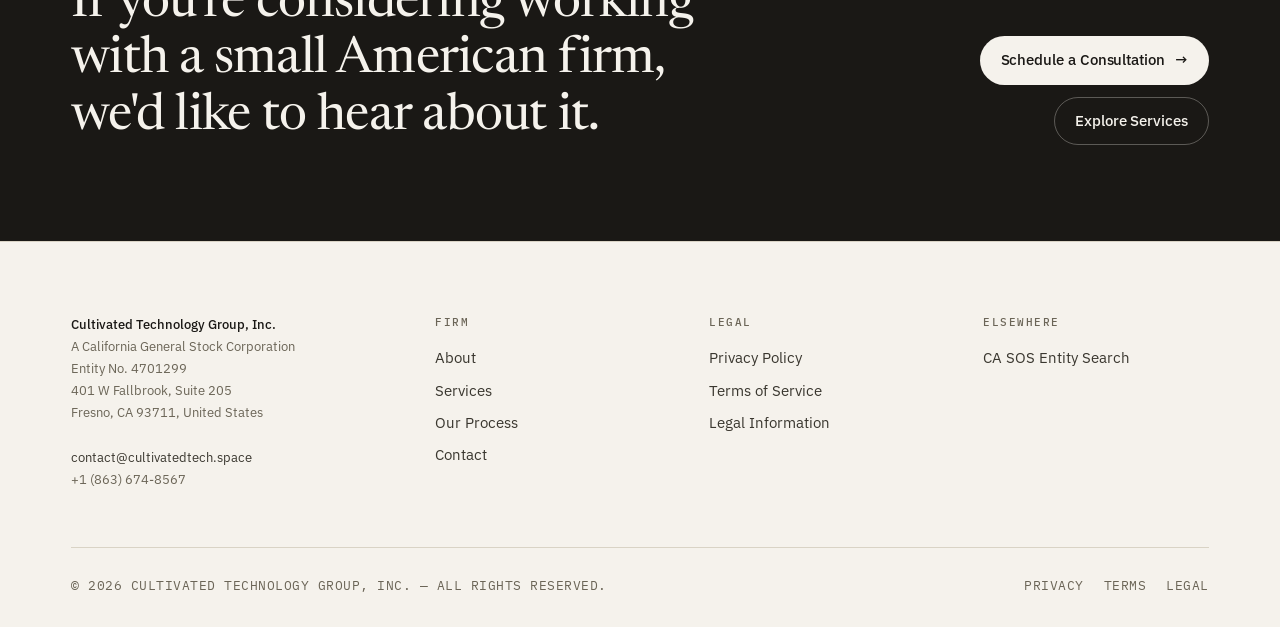
==== commit 2e442dd4: "Add CTG circular monogram logo across header and favicon Drops the text C/T brand-mark in favour of " ====
--- a/about.html
+++ b/about.html
@@ -10,13 +10,16 @@
 <link rel="preconnect" href="https://fonts.googleapis.com" />
 <link rel="preconnect" href="https://fonts.gstatic.com" crossorigin />
 <link href="https://fonts.googleapis.com/css2?family=Newsreader:opsz,wght@6..72,300;6..72,360;6..72,400;6..72,440;6..72,500&family=IBM+Plex+Sans:wght@400;500;600&family=IBM+Plex+Mono:wght@400;500&display=swap" rel="stylesheet" />
+<link rel="icon" type="image/png" href="assets/ctg-logo-mark.png" />
 <link rel="stylesheet" href="styles.css" />
+<meta property="og:url" content="https://cultivatedtech.space/about.html" />
+<link rel="canonical" href="https://cultivatedtech.space/about.html" />
 </head>
 <body data-screen-label="About">
 
 <header class="site-header">
   <div class="wrap">
-    <a class="brand" href="index.html"><span class="brand-mark">C<span style="opacity:.55">/</span>T</span><span class="brand-name">Cultivated Technology Group<small>Est. 2021 · Fresno, CA</small></span></a>
+    <a class="brand" href="index.html"><span class="brand-mark" aria-hidden="true"><img src="assets/ctg-logo-mark.png" alt="" /></span><span class="brand-name">Cultivated Technology Group<small>Est. 2021 · Fresno, CA</small></span></a>
     <nav class="nav" aria-label="Primary">
       <a href="index.html">Home</a>
       <a href="about.html" class="active">About</a>
--- a/styles.css
+++ b/styles.css
@@ -138,19 +138,22 @@
 }
 
 .brand-mark {
-  width: 28px;
-  height: 28px;
+  width: 36px;
+  height: 36px;
   display: inline-flex;
   align-items: center;
   justify-content: center;
-  border: 1px solid var(--ink);
+  flex: 0 0 auto;
   border-radius: 50%;
-  font-family: var(--mono);
-  font-size: 10px;
-  font-weight: 600;
-  letter-spacing: 0.04em;
-  color: var(--ink);
+  overflow: hidden;
   background: transparent;
+}
+
+.brand-mark img {
+  width: 100%;
+  height: 100%;
+  display: block;
+  object-fit: cover;
 }
 
 .brand-name { line-height: 1; }
@@ -193,7 +196,24 @@
 }
 
 @media (max-width: 900px) {
-  .nav { display: none; }
+  .site-header .wrap {
+    flex-wrap: wrap;
+    row-gap: 8px;
+    height: auto;
+    min-height: 68px;
+    padding-top: 10px;
+    padding-bottom: 10px;
+  }
+  .nav {
+    order: 3;
+    width: 100%;
+    flex-wrap: wrap;
+    gap: 2px 6px;
+    padding-top: 10px;
+    border-top: 1px solid var(--rule);
+    justify-content: flex-start;
+  }
+  .nav a { padding: 6px 10px; font-size: 13px; }
   .nav-cta { display: inline-flex; }
 }
 
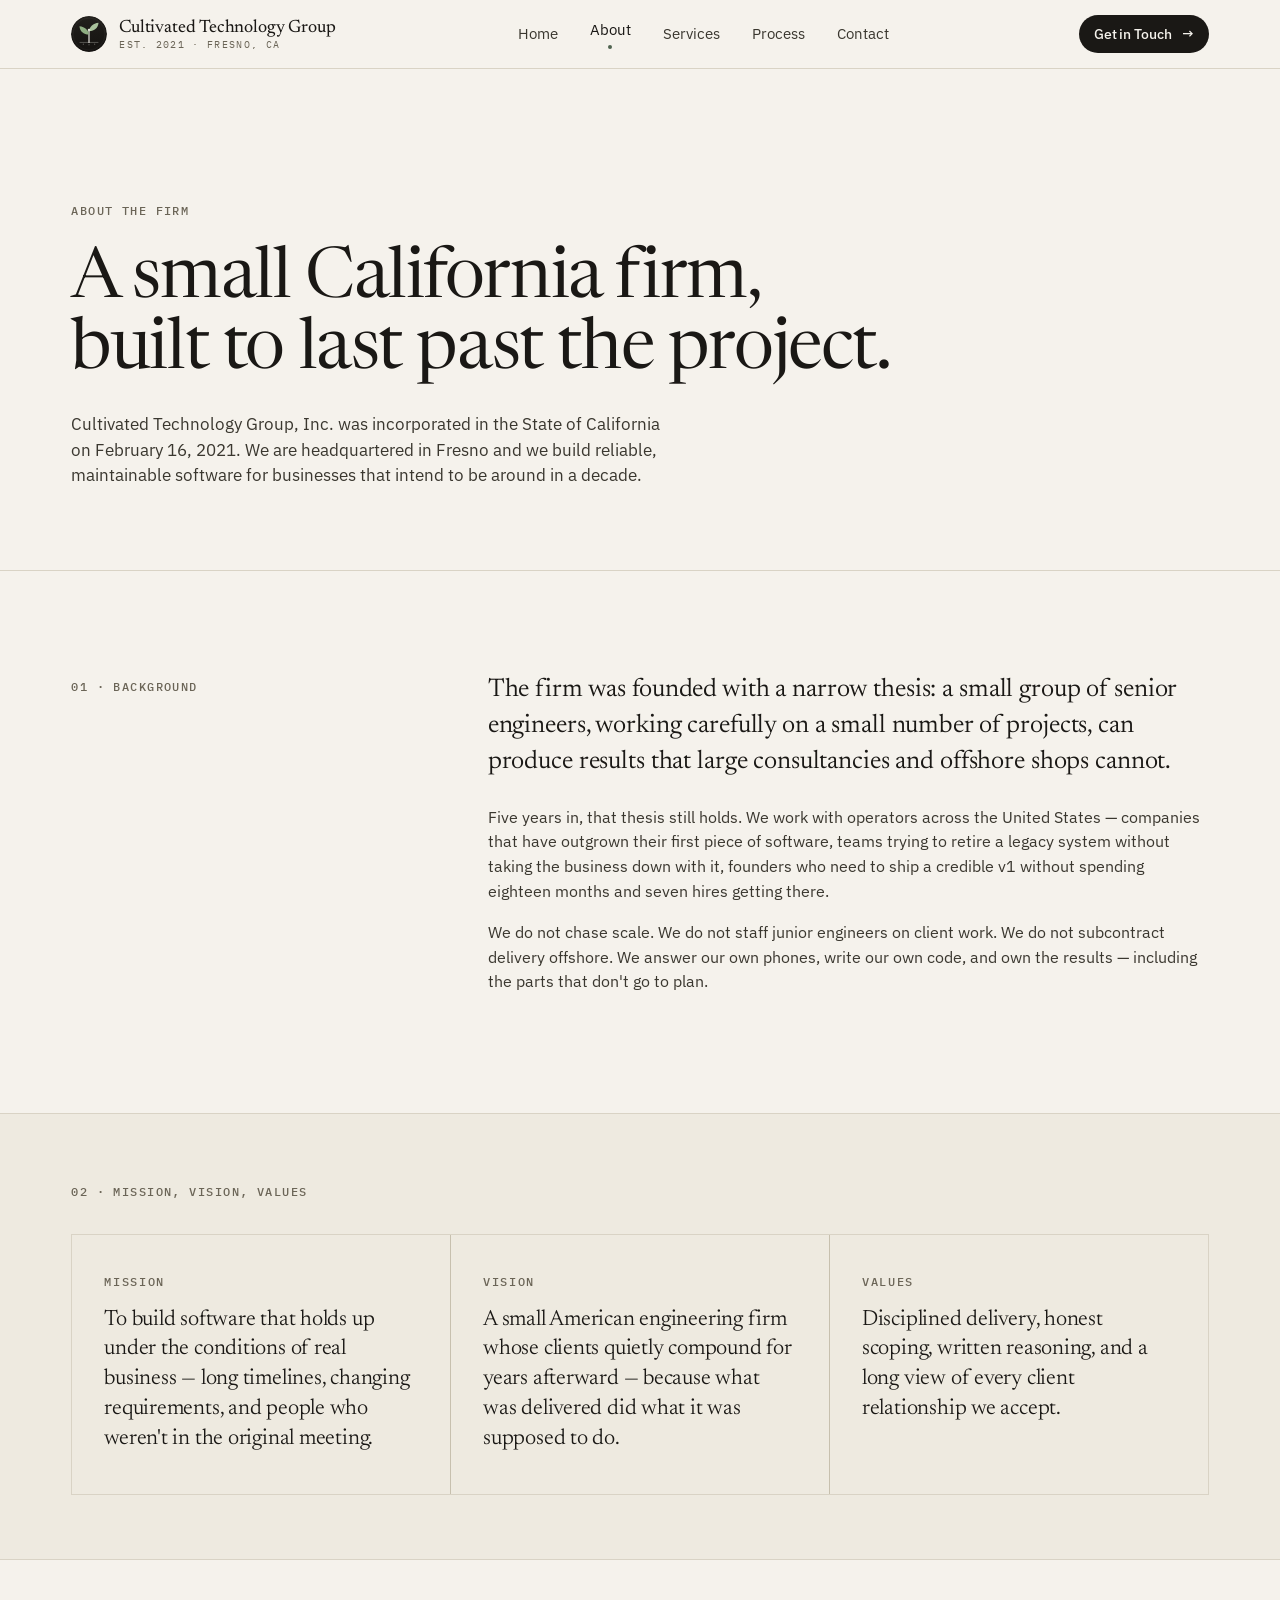
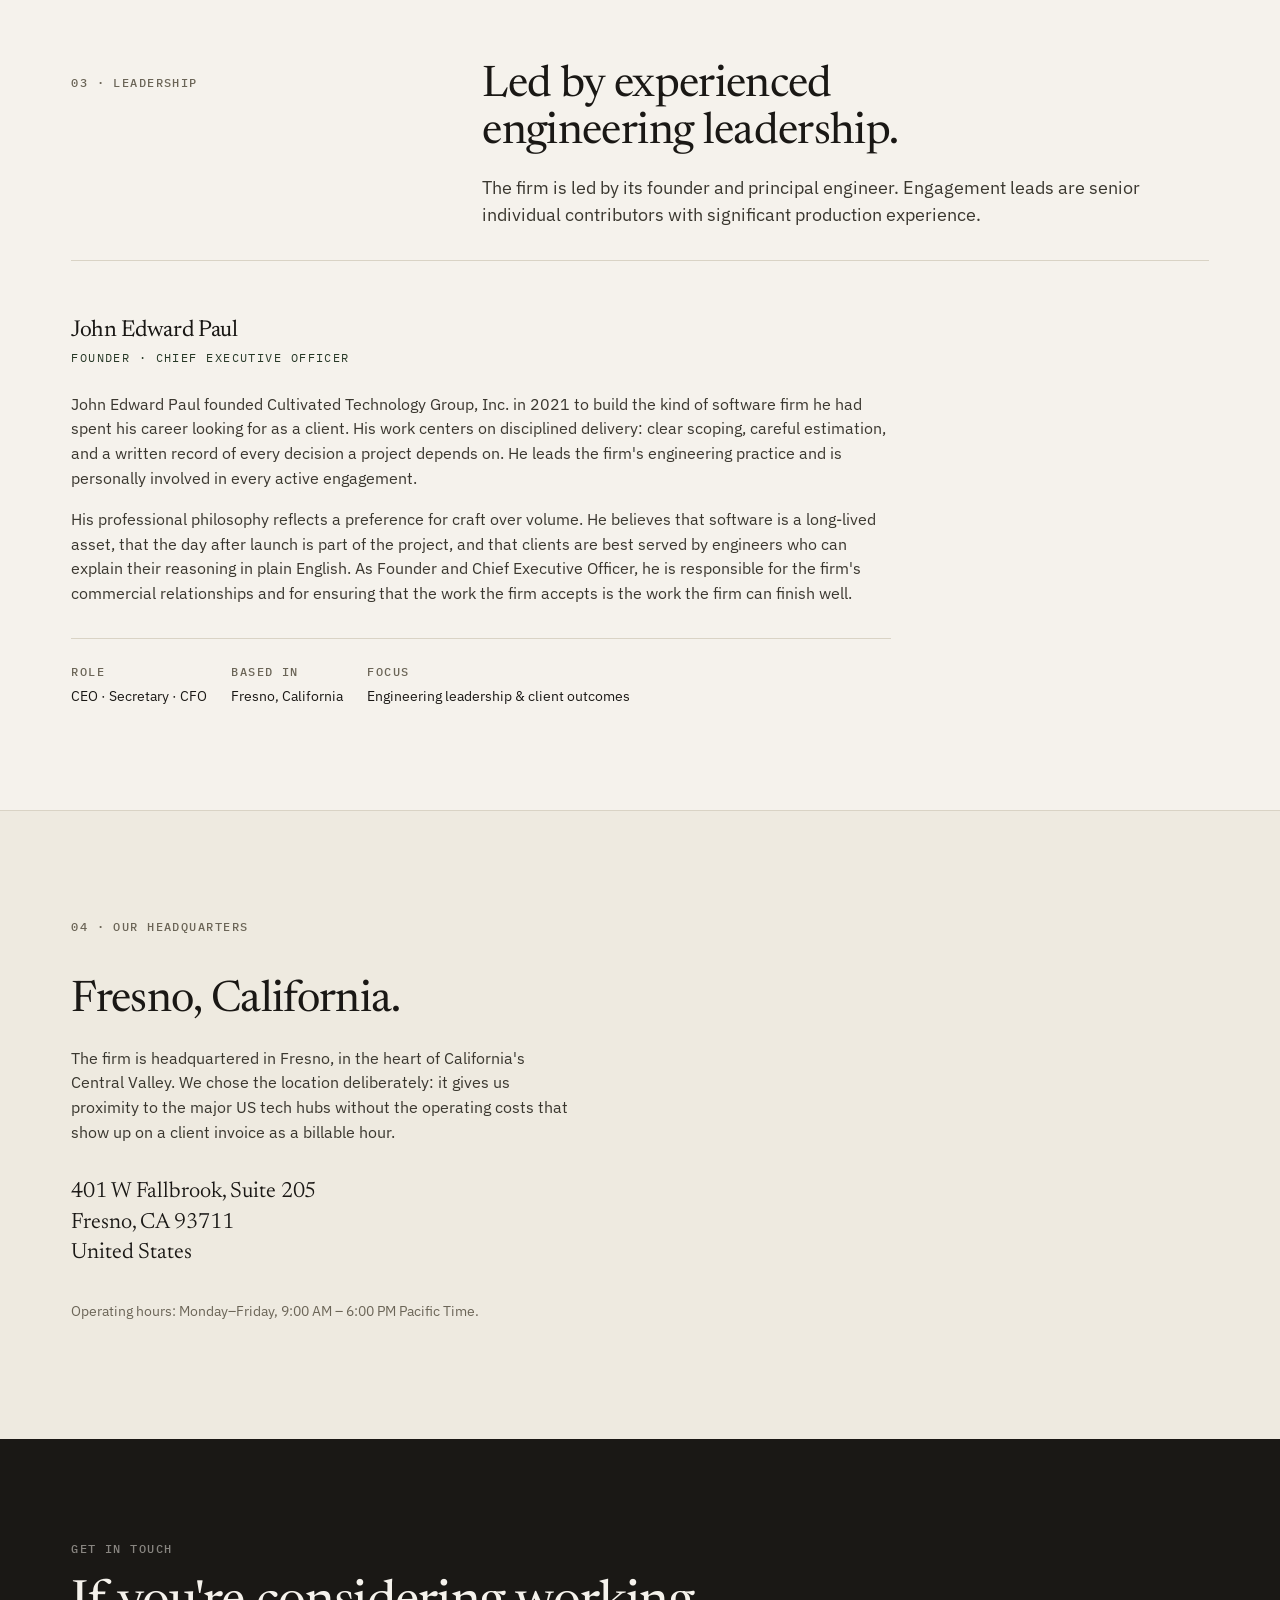
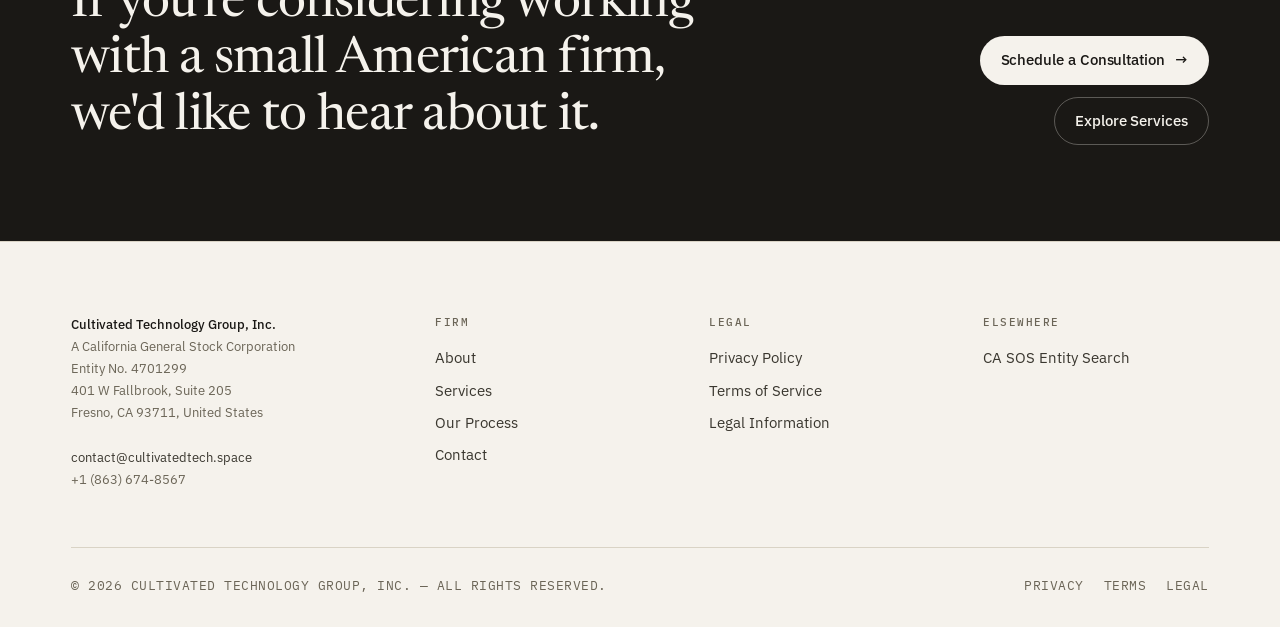
==== commit 69050492: "Replace PNG logo with SVG version across all pages for improved scalability and performance" ====
--- a/about.html
+++ b/about.html
@@ -10,7 +10,7 @@
 <link rel="preconnect" href="https://fonts.googleapis.com" />
 <link rel="preconnect" href="https://fonts.gstatic.com" crossorigin />
 <link href="https://fonts.googleapis.com/css2?family=Newsreader:opsz,wght@6..72,300;6..72,360;6..72,400;6..72,440;6..72,500&family=IBM+Plex+Sans:wght@400;500;600&family=IBM+Plex+Mono:wght@400;500&display=swap" rel="stylesheet" />
-<link rel="icon" type="image/png" href="assets/ctg-logo-mark.png" />
+<link rel="icon" type="image/svg+xml" href="assets/ctg-logo-mark.svg" />
 <link rel="stylesheet" href="styles.css" />
 <meta property="og:url" content="https://cultivatedtech.space/about.html" />
 <link rel="canonical" href="https://cultivatedtech.space/about.html" />
@@ -19,7 +19,7 @@
 
 <header class="site-header">
   <div class="wrap">
-    <a class="brand" href="index.html"><span class="brand-mark" aria-hidden="true"><img src="assets/ctg-logo-mark.png" alt="" /></span><span class="brand-name">Cultivated Technology Group<small>Est. 2021 · Fresno, CA</small></span></a>
+    <a class="brand" href="index.html"><span class="brand-mark" aria-hidden="true"><img src="assets/ctg-logo-mark.svg" alt="" /></span><span class="brand-name">Cultivated Technology Group<small>Est. 2021 · Fresno, CA</small></span></a>
     <nav class="nav" aria-label="Primary">
       <a href="index.html">Home</a>
       <a href="about.html" class="active">About</a>
